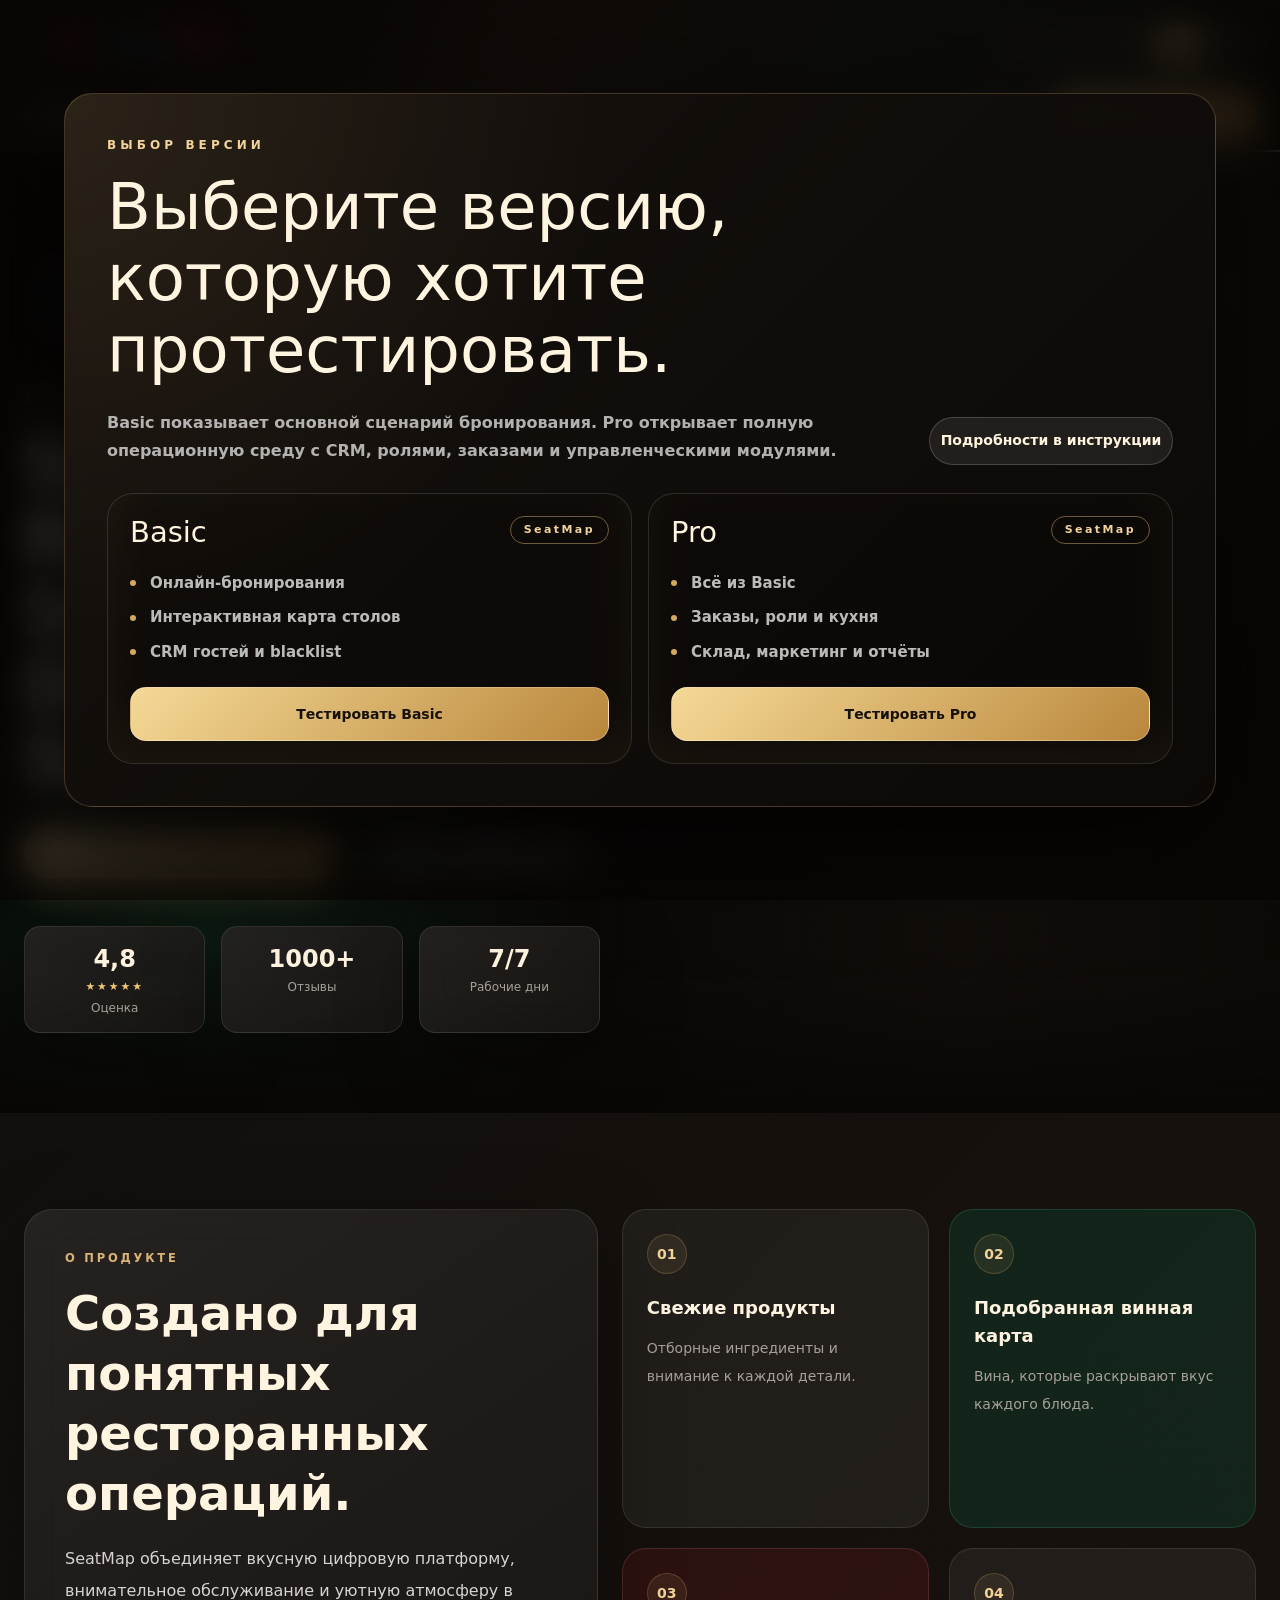
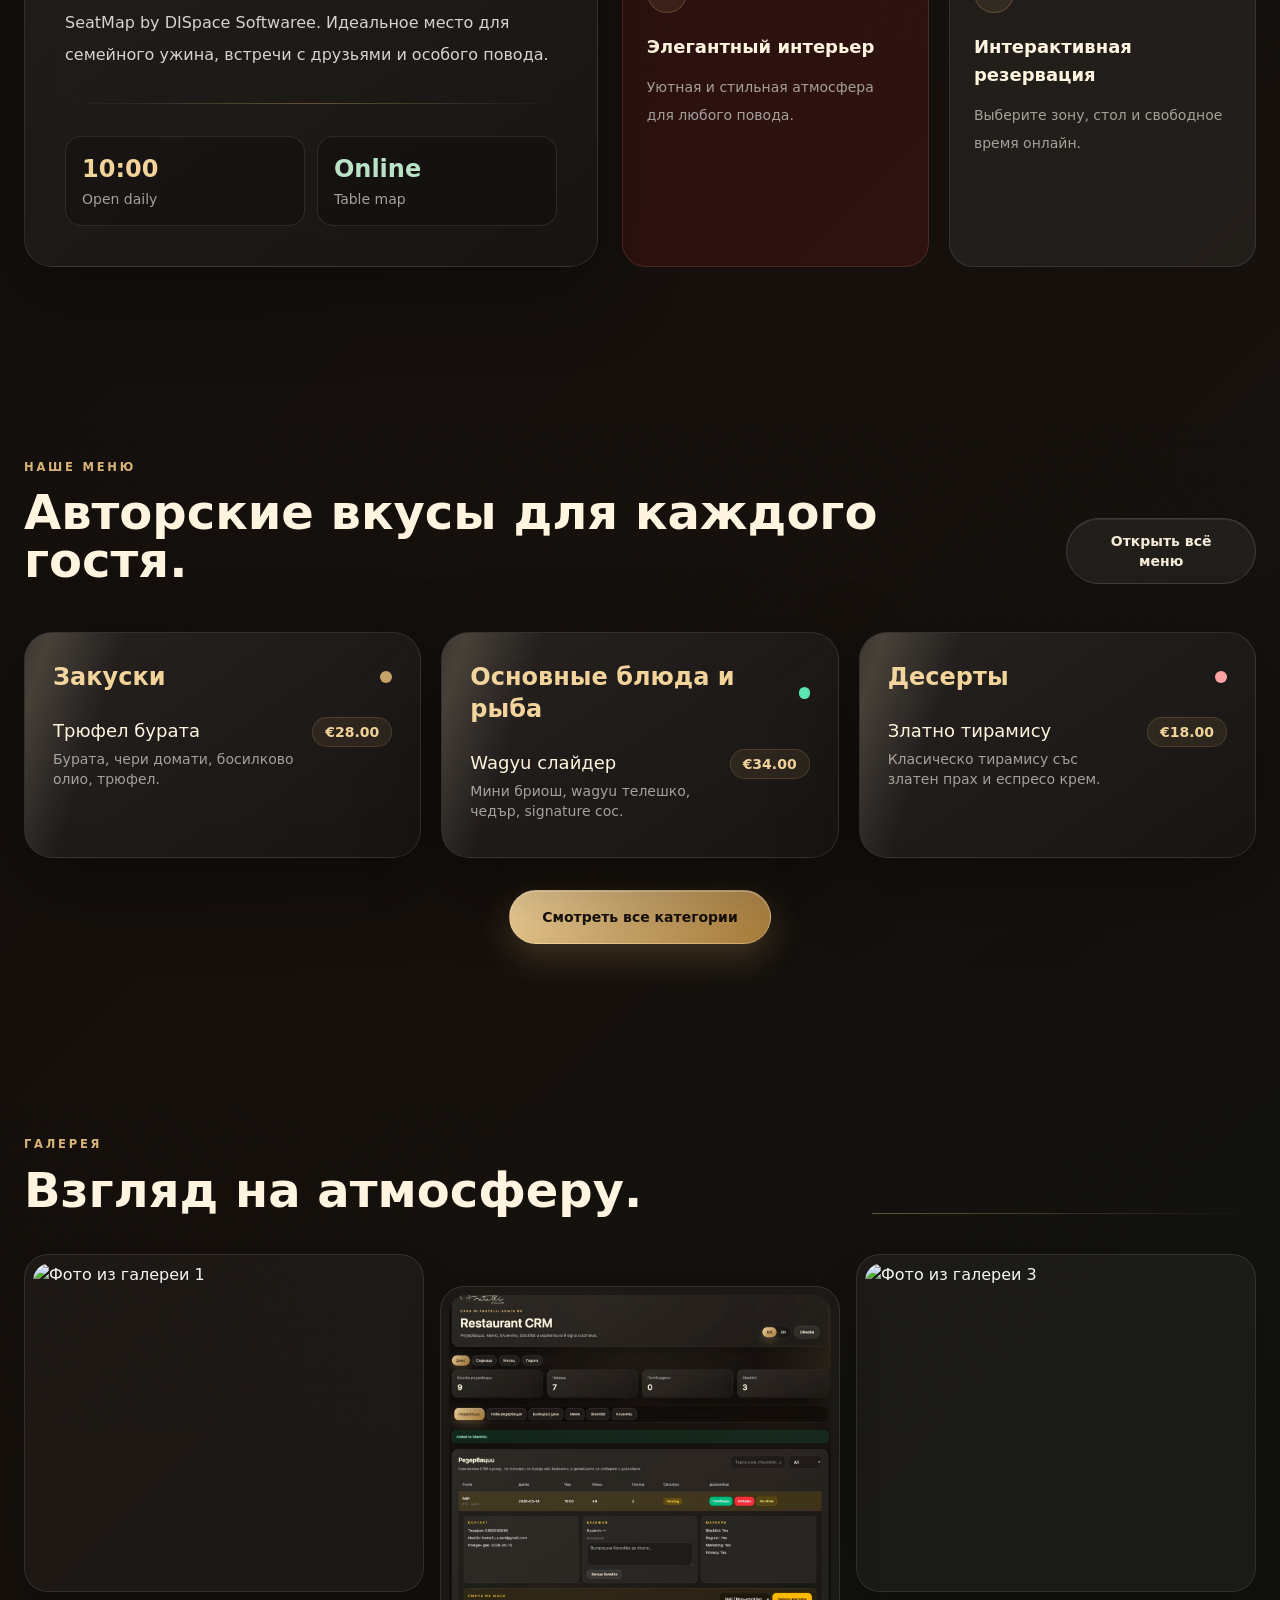
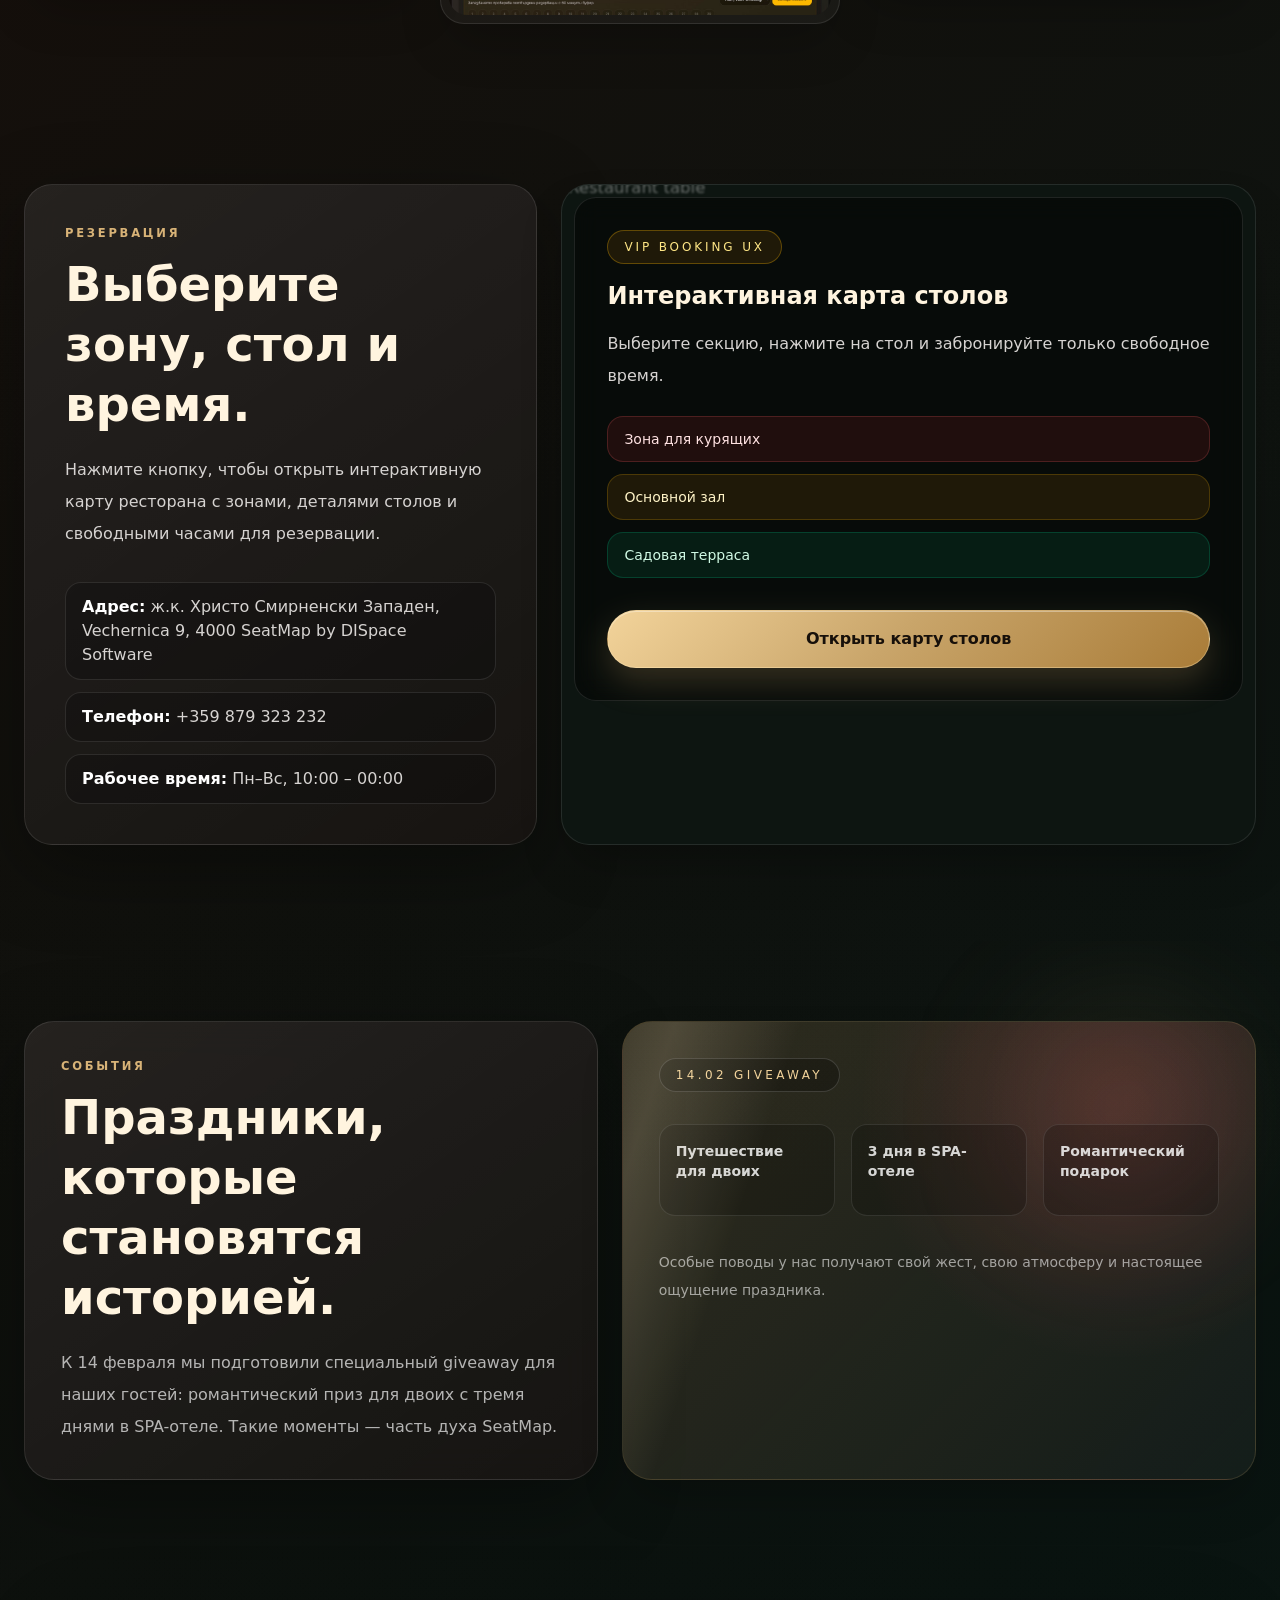
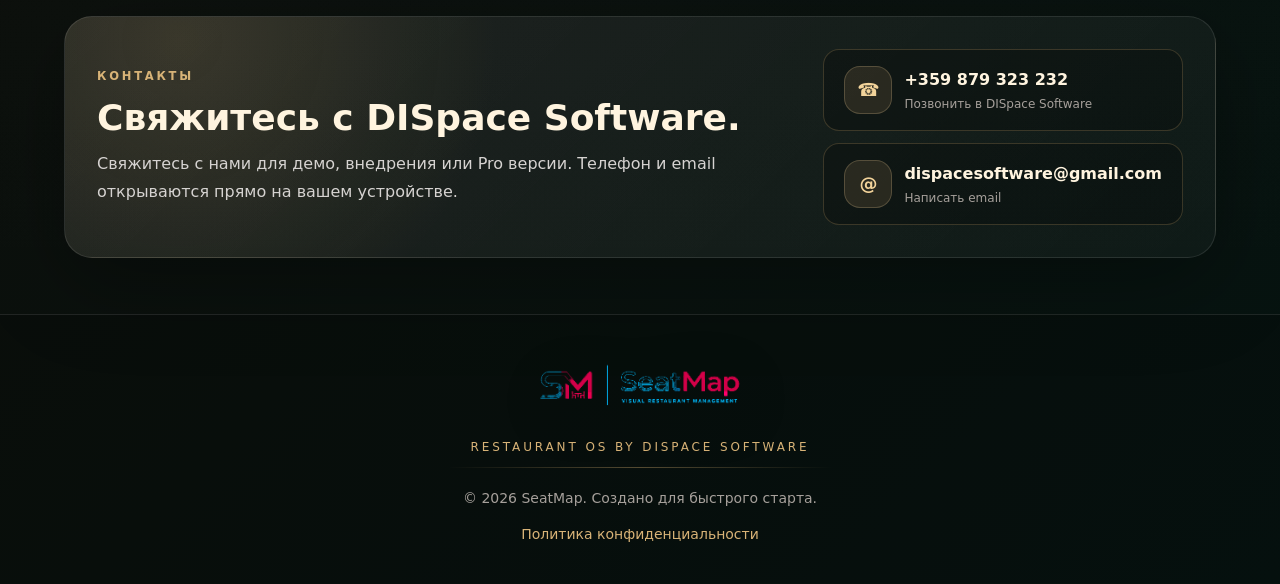
==== seatmap-app/index.html @ 84bd3755 "Restore reservation admin prompt" ====
<!doctype html>
<html lang="bg">
  <head>
    <meta charset="UTF-8" />
    <script>
      (function () {
        var base = document.createElement("base");
        var isSeatMapPath = window.location.pathname.indexOf("/seatmap-app/") === 0;
        base.href = isSeatMapPath
          ? new URL("/seatmap-app/", window.location.origin).href
          : new URL("/seatmap-app/", window.location.origin).href;
        document.head.prepend(base);
        var params = new URLSearchParams(window.location.search);
        var urlLanguage = params.get("lang");
        var siteLanguage = window.localStorage.getItem("dispace-language");
        var currentLanguage = window.localStorage.getItem("restaurant-lang");
        var nextLanguage = ["ru", "en", "bg"].indexOf(urlLanguage) !== -1
          ? urlLanguage
          : ["ru", "en", "bg"].indexOf(siteLanguage) !== -1
            ? siteLanguage
            : currentLanguage || "ru";
        window.localStorage.setItem("restaurant-lang", nextLanguage);
      })();
    </script>
    <link rel="icon" type="image/png" sizes="48x48" href="./favicon-48x48.png" />
    <link rel="icon" type="image/png" sizes="96x96" href="./favicon-96x96.png" />
    <link rel="apple-touch-icon" sizes="180x180" href="./apple-touch-icon.png" />
    <link rel="manifest" href="./site.webmanifest" />
    <script>
      if (window.location.pathname === "/admin" || window.location.pathname === "/seatmap-app/admin") {
        document.querySelector('link[rel="manifest"]')?.setAttribute("href", "./admin.webmanifest");
        const robotsMeta = document.querySelector('meta[name="robots"]') || document.createElement("meta");
        robotsMeta.setAttribute("name", "robots");
        robotsMeta.setAttribute("content", "noindex, nofollow, noarchive");
        if (!robotsMeta.parentElement) {
          document.head.appendChild(robotsMeta);
        }
      }
    </script>
    <style>
      body.seatmap-version-lock {
        overflow: hidden;
      }

      .seatmap-entry-modal {
        position: fixed;
        inset: 0;
        z-index: 2147483647;
        display: none;
        align-items: center;
        justify-content: center;
        padding: clamp(14px, 2.5vw, 28px);
        background: rgba(8, 6, 4, 0.78);
        backdrop-filter: blur(18px);
      }

      .seatmap-entry-modal.is-open {
        display: flex;
      }

      .seatmap-entry-panel {
        width: min(1152px, 100%);
        max-height: min(92svh, 760px);
        overflow: auto;
        border: 1px solid rgba(201, 165, 106, 0.28);
        border-radius: 28px;
        background:
          radial-gradient(circle at top left, rgba(201, 165, 106, 0.12), transparent 34rem),
          linear-gradient(135deg, rgba(22, 17, 13, 0.98), rgba(12, 9, 7, 0.98));
        box-shadow: 0 34px 120px rgba(0, 0, 0, 0.58);
        color: #fff4df;
        font-family: Inter, ui-sans-serif, system-ui, -apple-system, BlinkMacSystemFont, "Segoe UI", sans-serif;
      }

      .seatmap-entry-inner {
        padding: clamp(24px, 4.2vw, 42px);
      }

      .seatmap-entry-head {
        display: grid;
        grid-template-columns: minmax(0, 1fr) auto;
        gap: 22px;
        align-items: end;
      }

      .seatmap-entry-kicker {
        margin: 0 0 18px;
        color: #f2d39a;
        font-size: 12px;
        font-weight: 800;
        letter-spacing: 0.34em;
        text-transform: uppercase;
      }

      .seatmap-entry-title {
        max-width: 840px;
        margin: 0;
        font-size: clamp(36px, 5.2vw, 64px);
        line-height: 1.12;
        letter-spacing: 0;
      }

      .seatmap-entry-copy {
        max-width: 830px;
        margin: 22px 0 0;
        color: rgba(255, 255, 255, 0.68);
        font-size: 16px;
        font-weight: 650;
        line-height: 1.75;
      }

      .seatmap-entry-guide {
        display: inline-flex;
        align-items: center;
        justify-content: center;
        min-width: 244px;
        min-height: 48px;
        border: 1px solid rgba(255, 255, 255, 0.18);
        border-radius: 999px;
        background: rgba(255, 255, 255, 0.08);
        color: #fff4df;
        font-size: 14px;
        font-weight: 800;
        text-decoration: none;
        transition: border-color 180ms ease, background 180ms ease, transform 180ms ease;
      }

      .seatmap-entry-guide:hover {
        border-color: rgba(242, 211, 154, 0.54);
        background: rgba(201, 165, 106, 0.16);
        transform: translateY(-1px);
      }

      .seatmap-entry-grid {
        display: grid;
        grid-template-columns: repeat(2, minmax(0, 1fr));
        gap: 16px;
        margin-top: 28px;
      }

      .seatmap-entry-card {
        display: flex;
        min-height: 258px;
        flex-direction: column;
        border: 1px solid rgba(255, 255, 255, 0.14);
        border-radius: 26px;
        background: rgba(0, 0, 0, 0.18);
        padding: 22px;
        box-shadow: inset 0 -22px 48px rgba(201, 165, 106, 0.07);
      }

      .seatmap-entry-card-top {
        display: flex;
        align-items: flex-start;
        justify-content: space-between;
        gap: 16px;
      }

      .seatmap-entry-card h2 {
        margin: 0;
        color: #fff4df;
        font-size: 29px;
        line-height: 1.12;
      }

      .seatmap-entry-pill {
        flex: 0 0 auto;
        border: 1px solid rgba(201, 165, 106, 0.52);
        border-radius: 999px;
        padding: 5px 13px;
        color: #f2d39a;
        font-size: 11px;
        font-weight: 900;
        letter-spacing: 0.22em;
      }

      .seatmap-entry-list {
        display: grid;
        gap: 12px;
        margin: 24px 0 24px;
        padding: 0;
        color: rgba(255, 255, 255, 0.72);
        font-size: 15px;
        font-weight: 650;
        list-style: none;
      }

      .seatmap-entry-list li {
        display: grid;
        grid-template-columns: 8px minmax(0, 1fr);
        gap: 12px;
        align-items: center;
      }

      .seatmap-entry-list li::before {
        content: "";
        width: 6px;
        height: 6px;
        border-radius: 999px;
        background: #d2a95f;
      }

      .seatmap-entry-action {
        margin-top: auto;
        min-height: 54px;
        width: 100%;
        border: 1px solid rgba(255, 244, 223, 0.32);
        border-radius: 16px;
        background: linear-gradient(135deg, #f5d996, #b9873c);
        color: #18110a;
        font-size: 14px;
        font-weight: 900;
        cursor: pointer;
        transition: filter 180ms ease, transform 180ms ease;
      }

      .seatmap-entry-action:hover {
        filter: brightness(1.04);
        transform: translateY(-1px);
      }

      .seatmap-reservation-modal {
        position: fixed;
        inset: 0;
        z-index: 2147483646;
        display: none;
        align-items: center;
        justify-content: center;
        padding: clamp(16px, 3vw, 28px);
        background: rgba(8, 6, 4, 0.74);
        backdrop-filter: blur(18px);
      }

      .seatmap-reservation-modal.is-open {
        display: flex;
      }

      .seatmap-reservation-panel {
        width: min(620px, 100%);
        border: 1px solid rgba(242, 211, 154, 0.28);
        border-radius: 28px;
        background:
          radial-gradient(circle at top left, rgba(242, 211, 154, 0.16), transparent 24rem),
          linear-gradient(145deg, rgba(23, 18, 14, 0.98), rgba(10, 8, 6, 0.98));
        box-shadow: 0 34px 110px rgba(0, 0, 0, 0.58);
        color: #fff4df;
        font-family: Inter, ui-sans-serif, system-ui, -apple-system, BlinkMacSystemFont, "Segoe UI", sans-serif;
        padding: clamp(24px, 4vw, 36px);
      }

      .seatmap-reservation-kicker {
        margin: 0 0 16px;
        color: #f2d39a;
        font-size: 12px;
        font-weight: 900;
        letter-spacing: 0.28em;
        text-transform: uppercase;
      }

      .seatmap-reservation-title {
        margin: 0;
        color: #fff4df;
        font-size: clamp(30px, 5vw, 44px);
        line-height: 1.12;
        letter-spacing: 0;
      }

      .seatmap-reservation-copy {
        margin: 18px 0 0;
        color: rgba(255, 255, 255, 0.7);
        font-size: 15px;
        font-weight: 650;
        line-height: 1.7;
      }

      .seatmap-reservation-summary {
        display: grid;
        gap: 10px;
        margin: 22px 0 0;
        padding: 16px;
        border: 1px solid rgba(255, 255, 255, 0.1);
        border-radius: 18px;
        background: rgba(255, 255, 255, 0.055);
        color: rgba(255, 255, 255, 0.76);
        font-size: 14px;
        font-weight: 700;
      }

      .seatmap-reservation-actions {
        display: grid;
        grid-template-columns: minmax(0, 1fr) auto;
        gap: 12px;
        margin-top: 26px;
      }

      .seatmap-reservation-primary,
      .seatmap-reservation-secondary {
        min-height: 52px;
        border-radius: 16px;
        padding: 0 18px;
        font-size: 14px;
        font-weight: 900;
        cursor: pointer;
      }

      .seatmap-reservation-primary {
        border: 1px solid rgba(255, 244, 223, 0.34);
        background: linear-gradient(135deg, #f5d996, #b9873c);
        color: #18110a;
      }

      .seatmap-reservation-secondary {
        border: 1px solid rgba(255, 255, 255, 0.15);
        background: rgba(255, 255, 255, 0.07);
        color: #fff4df;
      }

      @media (max-width: 620px) {
        .seatmap-reservation-actions {
          grid-template-columns: 1fr;
        }
      }

      @media (max-width: 820px) {
        .seatmap-entry-panel {
          max-height: 94svh;
          border-radius: 22px;
        }

        .seatmap-entry-head,
        .seatmap-entry-grid {
          grid-template-columns: 1fr;
        }

        .seatmap-entry-guide {
          width: 100%;
        }

        .seatmap-entry-card {
          min-height: auto;
        }
      }
    </style>
    <meta name="viewport" content="width=device-width, initial-scale=1.0" />
    <meta name="theme-color" content="#15110e" />
    <meta name="color-scheme" content="dark light" />
    <meta
      name="description"
      content="SeatMap Restaurant OS demo by DISpace Software: reservations, table map, guest CRM, digital menu, orders, analytics and Basic/Pro product testing."
    />
    <meta
      name="keywords"
      content="SeatMap, Restaurant OS, hospitality CRM, reservation map, digital menu, restaurant SaaS, DISpace Software, Basic Pro demo"
    />
    <meta name="robots" content="index, follow, max-image-preview:large" />
    <meta name="author" content="SeatMap" />
    <link rel="canonical" href="https://dispacesoft.com/seatmap-app/" />
    <link rel="alternate" href="https://dispacesoft.com/seatmap-app/" hreflang="bg-BG" />
    <link rel="alternate" href="https://dispacesoft.com/seatmap-app/" hreflang="en" />
    <link rel="alternate" href="https://dispacesoft.com/seatmap-app/" hreflang="x-default" />

    <meta property="og:type" content="website" />
    <meta property="og:locale" content="bg_BG" />
    <meta property="og:site_name" content="SeatMap" />
    <meta property="og:title" content="SeatMap | Restaurant OS Demo" />
    <meta
      property="og:description"
      content="Interactive Restaurant OS demo with reservations, table map, CRM, digital menu, orders and Basic/Pro testing."
    />
    <meta property="og:url" content="https://dispacesoft.com/seatmap-app/" />
    <meta property="og:image" content="https://dispacesoft.com/assets/seatmap/seatmap-logo-showcase.jpg" />
    <meta property="og:image:alt" content="SeatMap Restaurant OS demo" />

    <meta name="twitter:card" content="summary_large_image" />
    <meta name="twitter:title" content="SeatMap | Restaurant OS Demo" />
    <meta
      name="twitter:description"
      content="Restaurant OS demo with reservations, table map, CRM, digital menu, orders and Basic/Pro testing."
    />
    <meta name="twitter:image" content="https://dispacesoft.com/assets/seatmap/seatmap-logo-showcase.jpg" />

    <title>SeatMap | Restaurant OS Demo by DISpace Software</title>
    <script type="application/ld+json">
      {
        "@context": "https://schema.org",
        "@type": "SoftwareApplication",
        "@id": "https://dispacesoft.com/seatmap-app/#seatmap",
        "name": "SeatMap",
        "applicationCategory": "BusinessApplication",
        "operatingSystem": "Web",
        "url": "https://dispacesoft.com/seatmap-app/",
        "logo": "https://dispacesoft.com/assets/seatmap/seatmap-logo-showcase.jpg",
        "telephone": "+359879323232",
        "email": "dispacesoftware@gmail.com",
        "openingHoursSpecification": [
          {
            "@type": "OpeningHoursSpecification",
            "dayOfWeek": [
              "Monday",
              "Tuesday",
              "Wednesday",
              "Thursday",
              "Friday",
              "Saturday",
              "Sunday"
            ],
            "opens": "10:00",
            "closes": "00:00"
          }
        ]
      }
    </script>
    <script src="./mock-api.js"></script>
    <script type="module" crossorigin src="./assets/index-Cm6CryFT.js"></script>
    <link rel="stylesheet" crossorigin href="./assets/index-BgTVhBP2.css">
  </head>
  <body>
    <div id="seatmapEntryModal" class="seatmap-entry-modal" role="dialog" aria-modal="true" aria-labelledby="seatmapEntryTitle">
      <div class="seatmap-entry-panel">
        <div class="seatmap-entry-inner">
          <div class="seatmap-entry-head">
            <div>
              <p class="seatmap-entry-kicker">Выбор версии</p>
              <h1 id="seatmapEntryTitle" class="seatmap-entry-title">Выберите версию, которую хотите протестировать.</h1>
              <p class="seatmap-entry-copy">
                Basic показывает основной сценарий бронирования. Pro открывает полную операционную среду с CRM,
                ролями, заказами и управленческими модулями.
              </p>
            </div>
            <a class="seatmap-entry-guide" href="./seatmap-guide.html" target="_blank" rel="noreferrer">Подробности в инструкции</a>
          </div>
          <div class="seatmap-entry-grid">
            <article class="seatmap-entry-card">
              <div class="seatmap-entry-card-top">
                <h2>Basic</h2>
                <span class="seatmap-entry-pill">SeatMap</span>
              </div>
              <ul class="seatmap-entry-list">
                <li>Онлайн-бронирования</li>
                <li>Интерактивная карта столов</li>
                <li>CRM гостей и blacklist</li>
              </ul>
              <button class="seatmap-entry-action" type="button" data-seatmap-version="basic">Тестировать Basic</button>
            </article>
            <article class="seatmap-entry-card">
              <div class="seatmap-entry-card-top">
                <h2>Pro</h2>
                <span class="seatmap-entry-pill">SeatMap</span>
              </div>
              <ul class="seatmap-entry-list">
                <li>Всё из Basic</li>
                <li>Заказы, роли и кухня</li>
                <li>Склад, маркетинг и отчёты</li>
              </ul>
              <button class="seatmap-entry-action" type="button" data-seatmap-version="pro">Тестировать Pro</button>
            </article>
          </div>
        </div>
      </div>
    </div>
    <div
      id="seatmapReservationAdminModal"
      class="seatmap-reservation-modal"
      role="dialog"
      aria-modal="true"
      aria-labelledby="seatmapReservationTitle"
    >
      <div class="seatmap-reservation-panel">
        <p id="seatmapReservationKicker" class="seatmap-reservation-kicker">Резервация создана</p>
        <h2 id="seatmapReservationTitle" class="seatmap-reservation-title">Откройте админ-панель, чтобы увидеть бронь.</h2>
        <p id="seatmapReservationCopy" class="seatmap-reservation-copy">
          Бронь сохранена только в этом браузере. В админке можно проверить, как она появляется у команды ресторана.
        </p>
        <div id="seatmapReservationSummary" class="seatmap-reservation-summary" hidden></div>
        <div class="seatmap-reservation-actions">
          <button id="seatmapOpenAdminPanel" class="seatmap-reservation-primary" type="button">Открыть админ-панель</button>
          <button id="seatmapStayOnDemo" class="seatmap-reservation-secondary" type="button">Остаться здесь</button>
        </div>
      </div>
    </div>
    <div id="root"></div>
    <script>
      (function () {
        var modal = document.getElementById("seatmapEntryModal");
        if (!modal) return;

        function removeInlineVersionSelector() {
          var labels = ["Выбор версии", "Choose version", "Избор на версия"];
          document.querySelectorAll(".section-kicker").forEach(function (node) {
            if (labels.indexOf((node.textContent || "").trim()) === -1) return;
            var section = node.closest("section");
            if (section) section.remove();
          });
        }

        var root = document.getElementById("root");
        if (root) {
          var observer = new MutationObserver(removeInlineVersionSelector);
          observer.observe(root, { childList: true, subtree: true });
          removeInlineVersionSelector();
          window.setTimeout(removeInlineVersionSelector, 600);
        }

        var path = window.location.pathname;
        var shouldShow =
          path === "/seatmap-app/" ||
          path === "/seatmap-app" ||
          path === "/seatmap-app/index.html" ||
          path === "/" ||
          path === "/index.html";
        if (!shouldShow || window.sessionStorage.getItem("seatmap-entry-complete") === "true") return;

        function setDemoAdminSession() {
          try {
            window.sessionStorage.setItem("admin-token", "seatmap-demo-token");
            window.sessionStorage.setItem(
              "admin-user",
              JSON.stringify({ id: 1, name: "Demo Admin", email: "admin@seatmap.local", role: "Owner" })
            );
          } catch {}
        }

        function closeModal(targetPath, version) {
          window.sessionStorage.setItem("seatmap-entry-complete", "true");
          window.sessionStorage.setItem("seatmap-admin-mode", version);
          window.localStorage.setItem("seatmap-demo-version", version);
          if (version === "pro") setDemoAdminSession();
          modal.classList.remove("is-open");
          document.body.classList.remove("seatmap-version-lock");
          window.location.href = targetPath;
        }

        document.body.classList.add("seatmap-version-lock");
        modal.classList.add("is-open");
        modal.querySelector('[data-seatmap-version="basic"]')?.addEventListener("click", function () {
          closeModal("./reservation/", "basic");
        });
        modal.querySelector('[data-seatmap-version="pro"]')?.addEventListener("click", function () {
          closeModal("./admin/", "pro");
        });
      })();
    </script>
    <script>
      (function () {
        var modal = document.getElementById("seatmapReservationAdminModal");
        var openButton = document.getElementById("seatmapOpenAdminPanel");
        var closeButton = document.getElementById("seatmapStayOnDemo");
        var title = document.getElementById("seatmapReservationTitle");
        var copy = document.getElementById("seatmapReservationCopy");
        var kicker = document.getElementById("seatmapReservationKicker");
        var summary = document.getElementById("seatmapReservationSummary");
        if (!modal || !openButton || !closeButton) return;

        var messages = {
          ru: {
            kicker: "Резервация создана",
            basicTitle: "Откройте админ-панель, чтобы увидеть бронь.",
            proTitle: "Откройте Pro админ-панель.",
            basicCopy: "Бронь сохранена только в этом браузере. В админке можно проверить, как она появляется у команды ресторана.",
            proCopy: "Бронь сохранена только в этом браузере. Pro режим откроет полную среду с заказами, ролями, CRM и управленческими модулями.",
            openBasic: "Открыть админ-панель",
            openPro: "Открыть Pro админ-панель",
            stay: "Остаться здесь",
          },
          en: {
            kicker: "Reservation created",
            basicTitle: "Open the admin panel to see the booking.",
            proTitle: "Open the Pro admin panel.",
            basicCopy: "The booking is saved only in this browser. The admin panel shows how it appears for the restaurant team.",
            proCopy: "The booking is saved only in this browser. Pro mode opens the full workspace with orders, roles, CRM and management modules.",
            openBasic: "Open admin panel",
            openPro: "Open Pro admin panel",
            stay: "Stay here",
          },
          bg: {
            kicker: "Резервацията е създадена",
            basicTitle: "Отворете админ панела, за да видите резервацията.",
            proTitle: "Отворете Pro админ панела.",
            basicCopy: "Резервацията е записана само в този браузър. В админ панела може да проверите как се вижда от екипа.",
            proCopy: "Резервацията е записана само в този браузър. Pro режимът отваря пълна среда с поръчки, роли, CRM и управленски модули.",
            openBasic: "Отвори админ панел",
            openPro: "Отвори Pro админ панел",
            stay: "Остани тук",
          },
        };

        function currentLanguage() {
          var language = window.localStorage.getItem("restaurant-lang") || window.localStorage.getItem("dispace-language") || "ru";
          return messages[language] ? language : "ru";
        }

        function currentVersion() {
          return window.localStorage.getItem("seatmap-demo-version") === "pro" ? "pro" : "basic";
        }

        function setAdminSession() {
          try {
            window.sessionStorage.setItem("admin-token", "seatmap-demo-token");
            window.sessionStorage.setItem(
              "admin-user",
              JSON.stringify({ id: 1, name: "Demo Admin", email: "admin@seatmap.local", role: "Owner" })
            );
          } catch {}
        }

        function reservationLine(reservation) {
          if (!reservation) return "";
          var name = reservation.guestName || reservation.name || "";
          var date = reservation.reservedDate || reservation.date || "";
          var time = reservation.reservedTime || reservation.time || "";
          var guests = reservation.guestCount || reservation.guests || "";
          return [name, date && time ? date + " " + time : date || time, guests ? guests + " guests" : ""]
            .filter(Boolean)
            .join(" · ");
        }

        function openModal(event) {
          var reservation = event.detail && event.detail.reservation;
          var language = currentLanguage();
          var version = currentVersion();
          var text = messages[language];

          setAdminSession();
          kicker.textContent = text.kicker;
          title.textContent = version === "pro" ? text.proTitle : text.basicTitle;
          copy.textContent = version === "pro" ? text.proCopy : text.basicCopy;
          openButton.textContent = version === "pro" ? text.openPro : text.openBasic;
          closeButton.textContent = text.stay;

          var line = reservationLine(reservation);
          summary.hidden = !line;
          summary.textContent = line;

          modal.classList.add("is-open");
        }

        openButton.addEventListener("click", function () {
          var version = currentVersion();
          window.localStorage.setItem("seatmap-demo-version", version);
          window.sessionStorage.setItem("seatmap-entry-complete", "true");
          window.sessionStorage.setItem("seatmap-admin-mode", version);
          setAdminSession();
          window.location.href = version === "pro" ? "./admin/?version=pro" : "./admin/?version=basic";
        });

        closeButton.addEventListener("click", function () {
          modal.classList.remove("is-open");
        });

        window.addEventListener("seatmap:reservation-created", openModal);
      })();
    </script>
  </body>
</html>
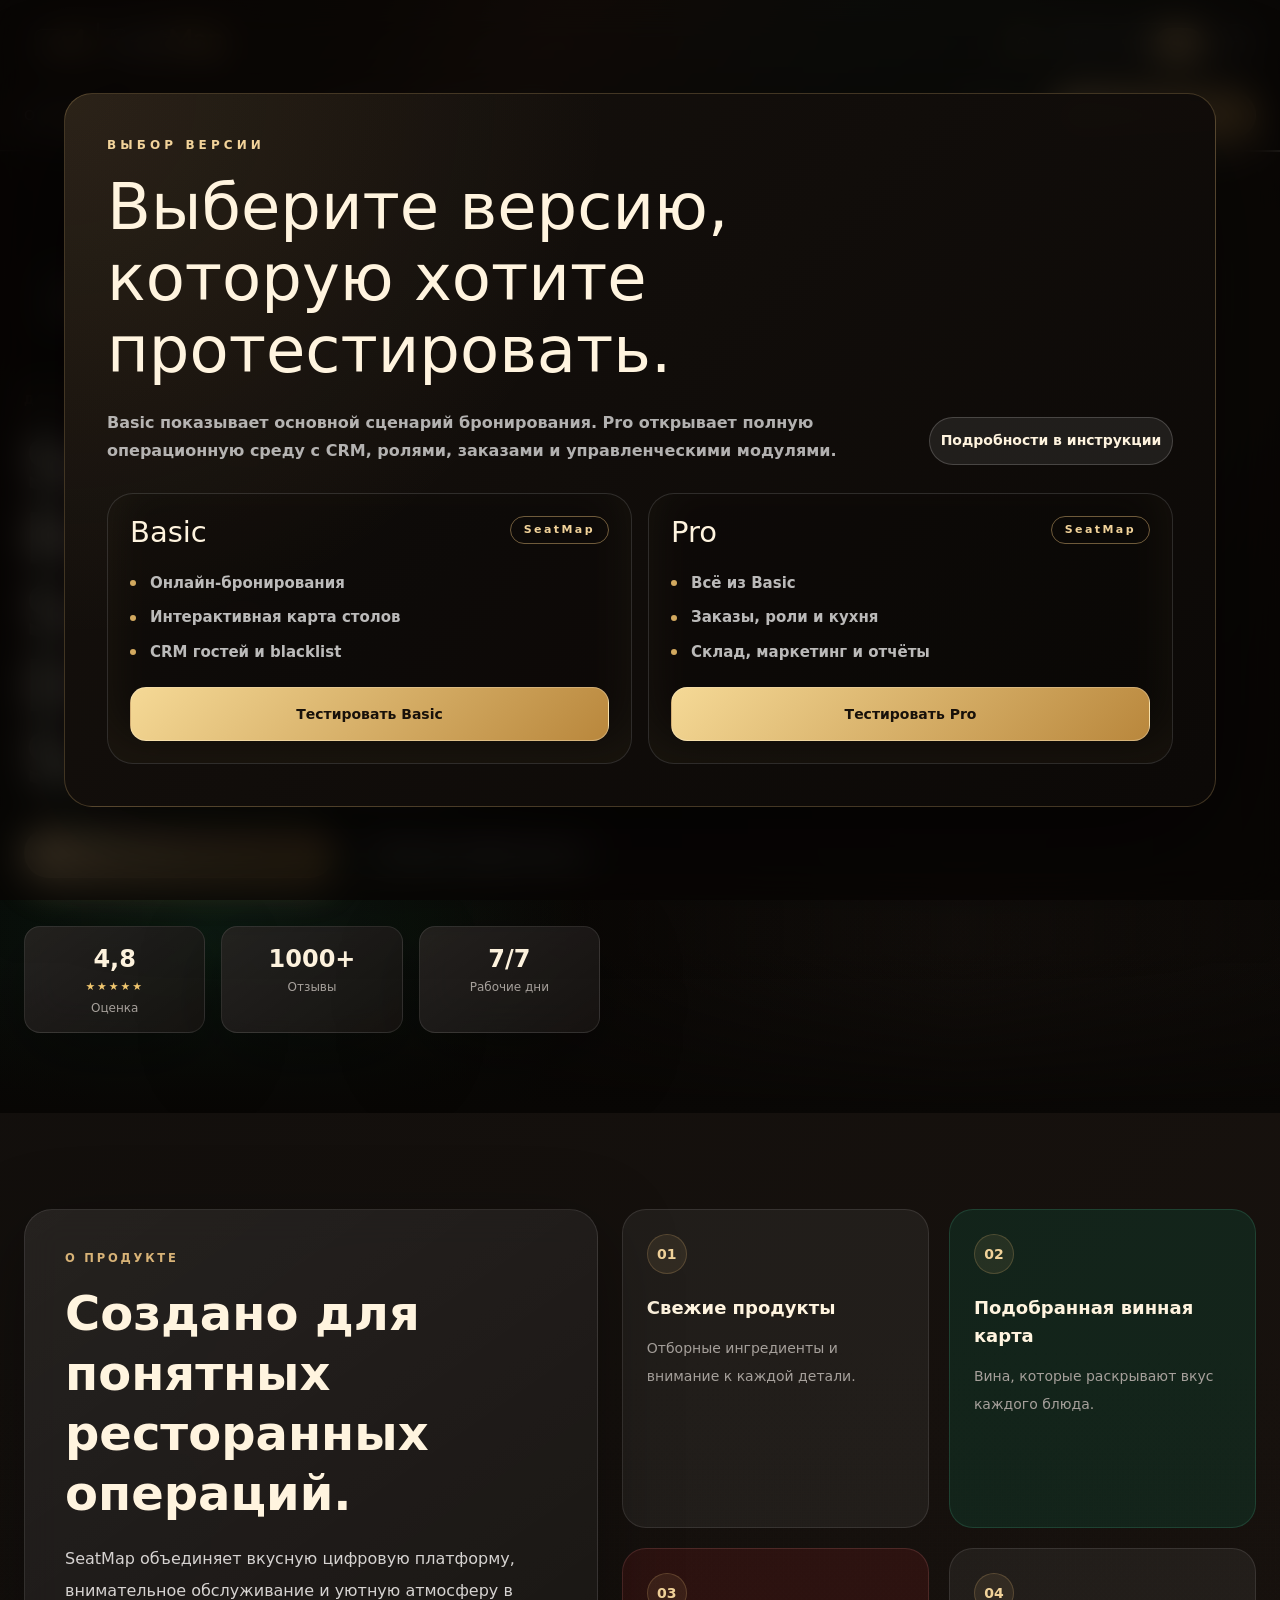
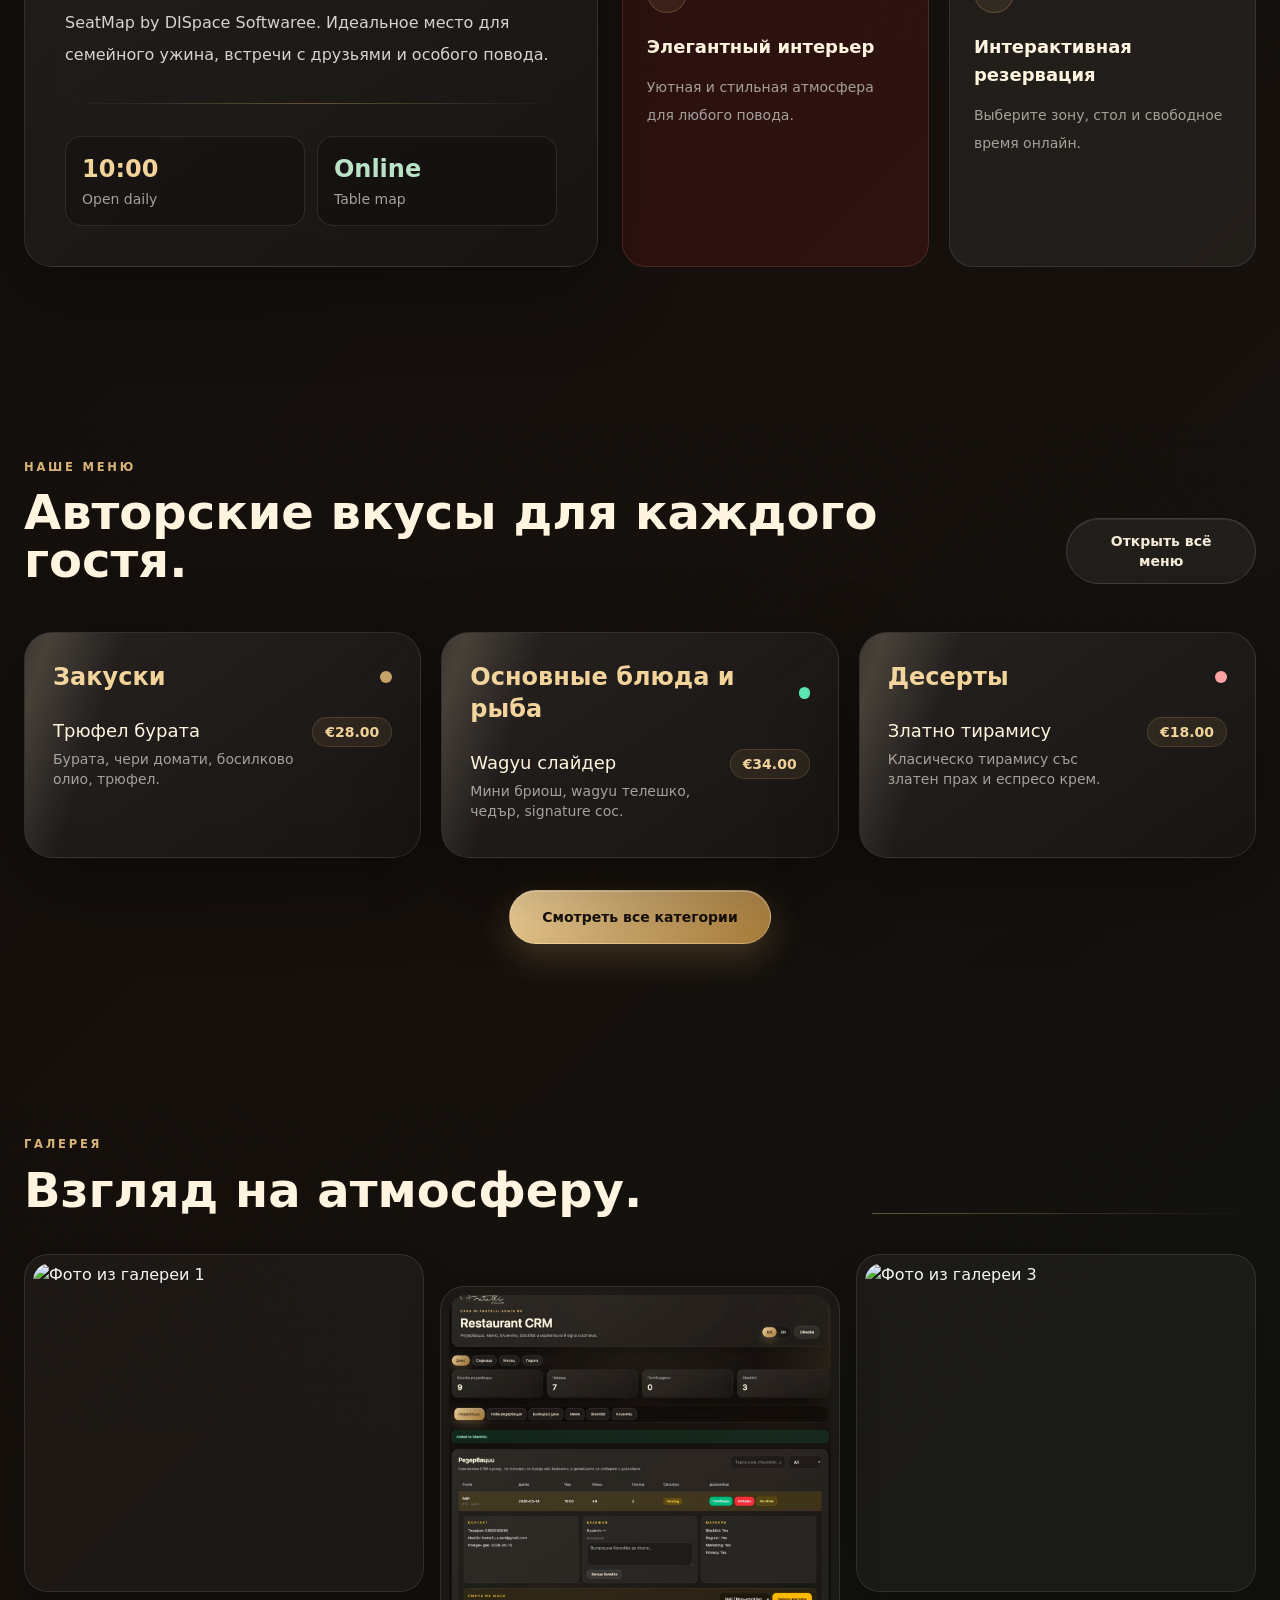
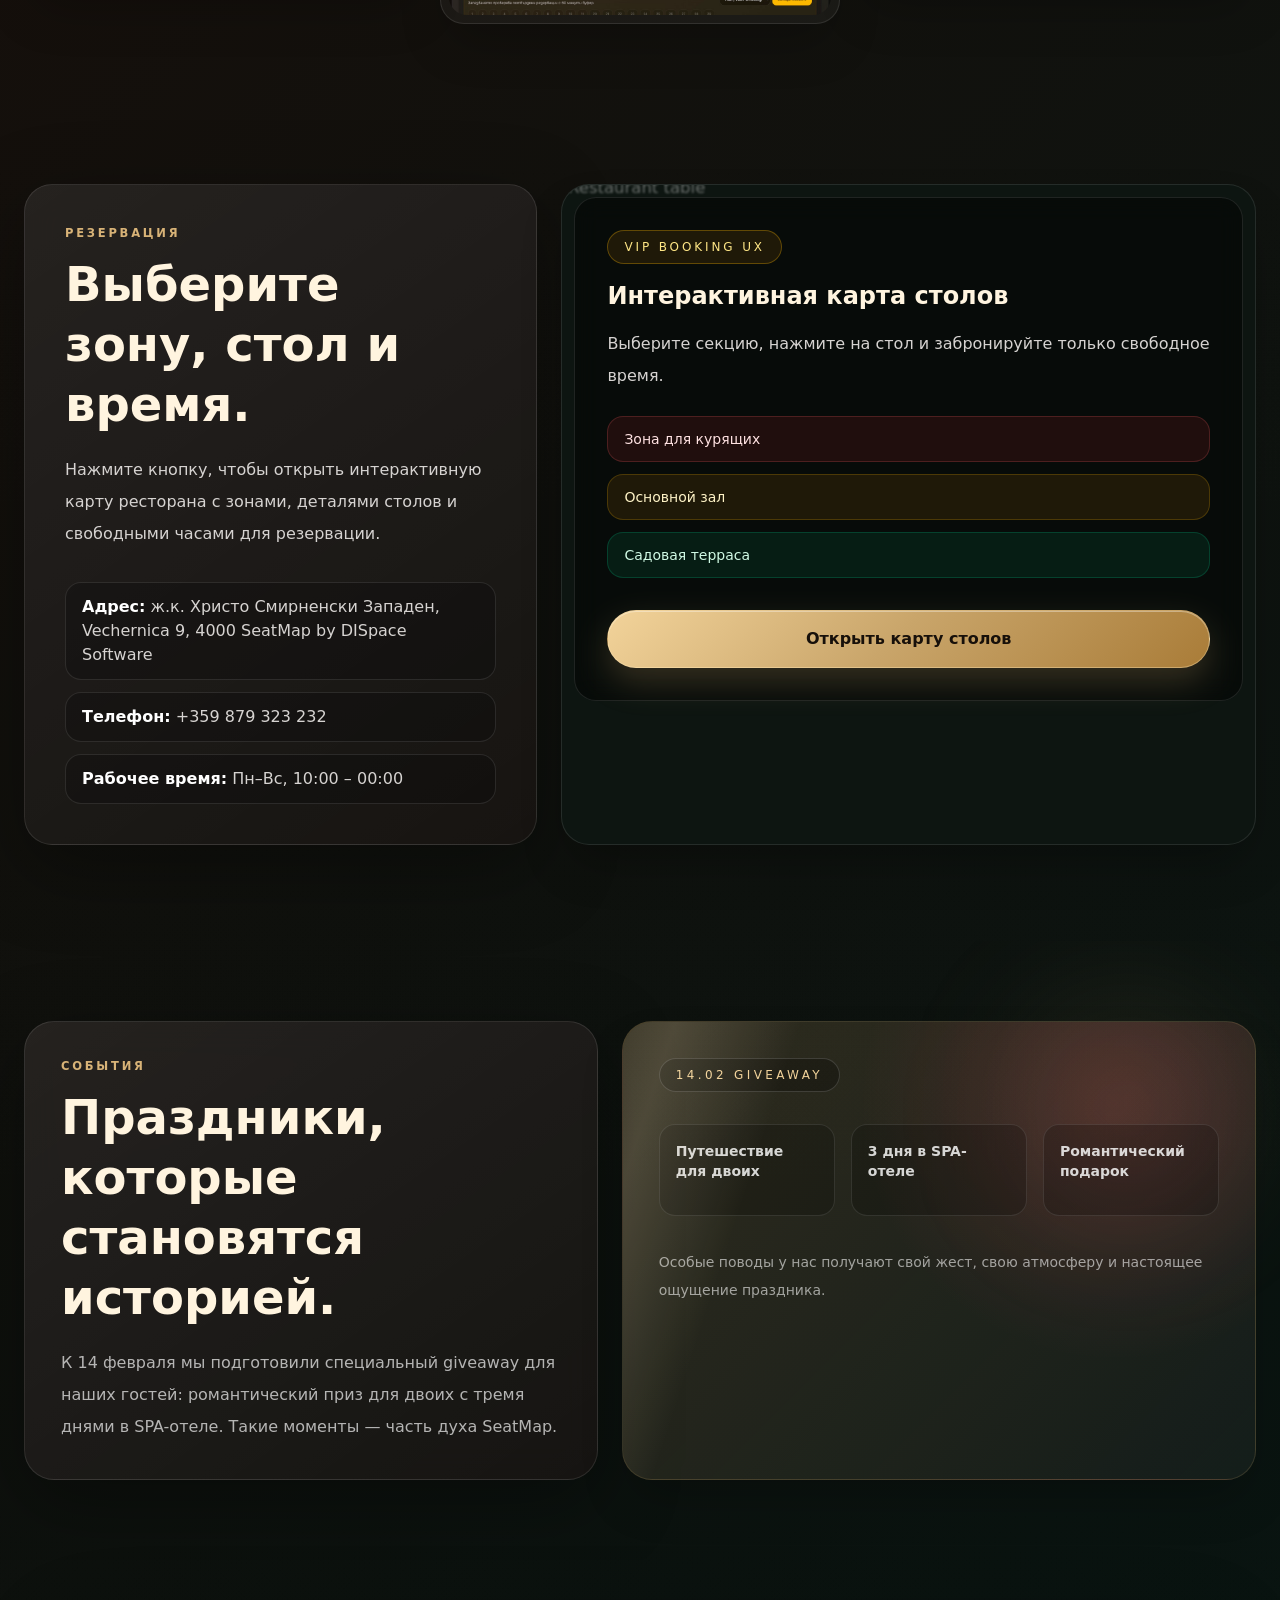
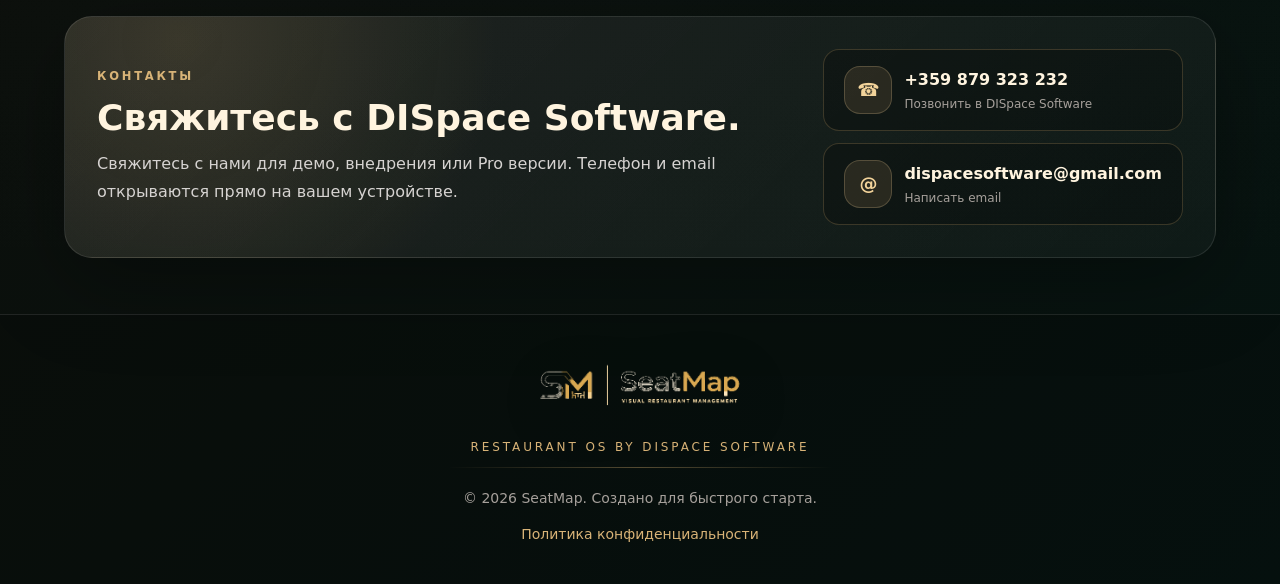
==== commit e59f4583: "Bust SeatMap logo cache" ====
--- a/seatmap-app/index.html
+++ b/seatmap-app/index.html
@@ -4,6 +4,19 @@
     <meta charset="UTF-8" />
     <script>
       (function () {
+        var knownRoutes = [
+          "/seatmap-app/admin",
+          "/seatmap-app/reservation",
+          "/seatmap-app/menu",
+          "/seatmap-app/privacy",
+          "/seatmap-app/reservation-confirm",
+          "/seatmap-app/feedback",
+        ];
+        var normalizedPath = window.location.pathname.replace(/\/+$/, "");
+        if (knownRoutes.indexOf(normalizedPath) !== -1 && normalizedPath !== window.location.pathname) {
+          window.history.replaceState({}, "", normalizedPath + window.location.search + window.location.hash);
+        }
+
         var base = document.createElement("base");
         var isSeatMapPath = window.location.pathname.indexOf("/seatmap-app/") === 0;
         base.href = isSeatMapPath
@@ -411,7 +424,7 @@
       }
     </script>
     <script src="./mock-api.js"></script>
-    <script type="module" crossorigin src="./assets/index-Cm6CryFT.js"></script>
+    <script type="module" crossorigin src="./assets/index-warm-logo-B1f5ba9.js"></script>
     <link rel="stylesheet" crossorigin href="./assets/index-BgTVhBP2.css">
   </head>
   <body>
@@ -533,10 +546,10 @@
         document.body.classList.add("seatmap-version-lock");
         modal.classList.add("is-open");
         modal.querySelector('[data-seatmap-version="basic"]')?.addEventListener("click", function () {
-          closeModal("./reservation/", "basic");
+          closeModal("/seatmap-app/reservation", "basic");
         });
         modal.querySelector('[data-seatmap-version="pro"]')?.addEventListener("click", function () {
-          closeModal("./admin/", "pro");
+          closeModal("/seatmap-app/admin?version=pro", "pro");
         });
       })();
     </script>
@@ -640,7 +653,7 @@
           window.sessionStorage.setItem("seatmap-entry-complete", "true");
           window.sessionStorage.setItem("seatmap-admin-mode", version);
           setAdminSession();
-          window.location.href = version === "pro" ? "./admin/?version=pro" : "./admin/?version=basic";
+          window.location.href = version === "pro" ? "/seatmap-app/admin?version=pro" : "/seatmap-app/admin?version=basic";
         });
 
         closeButton.addEventListener("click", function () {
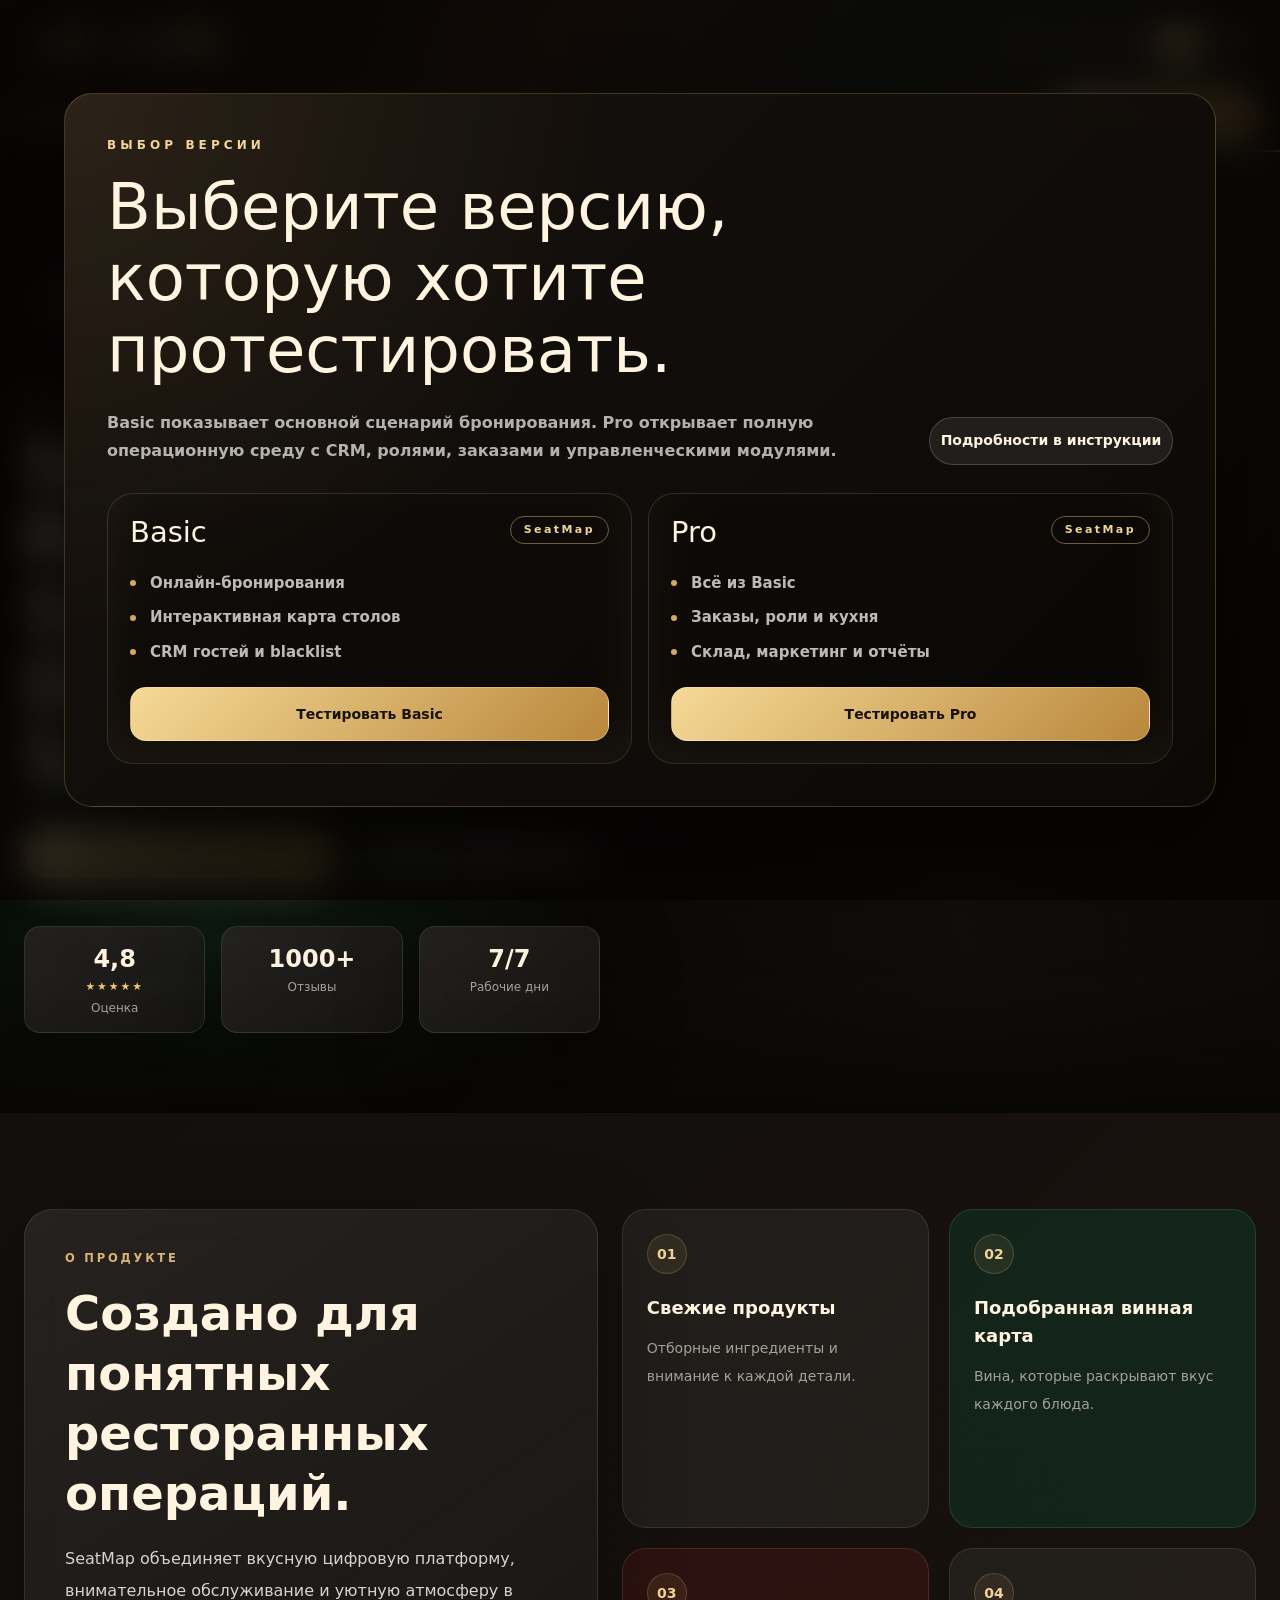
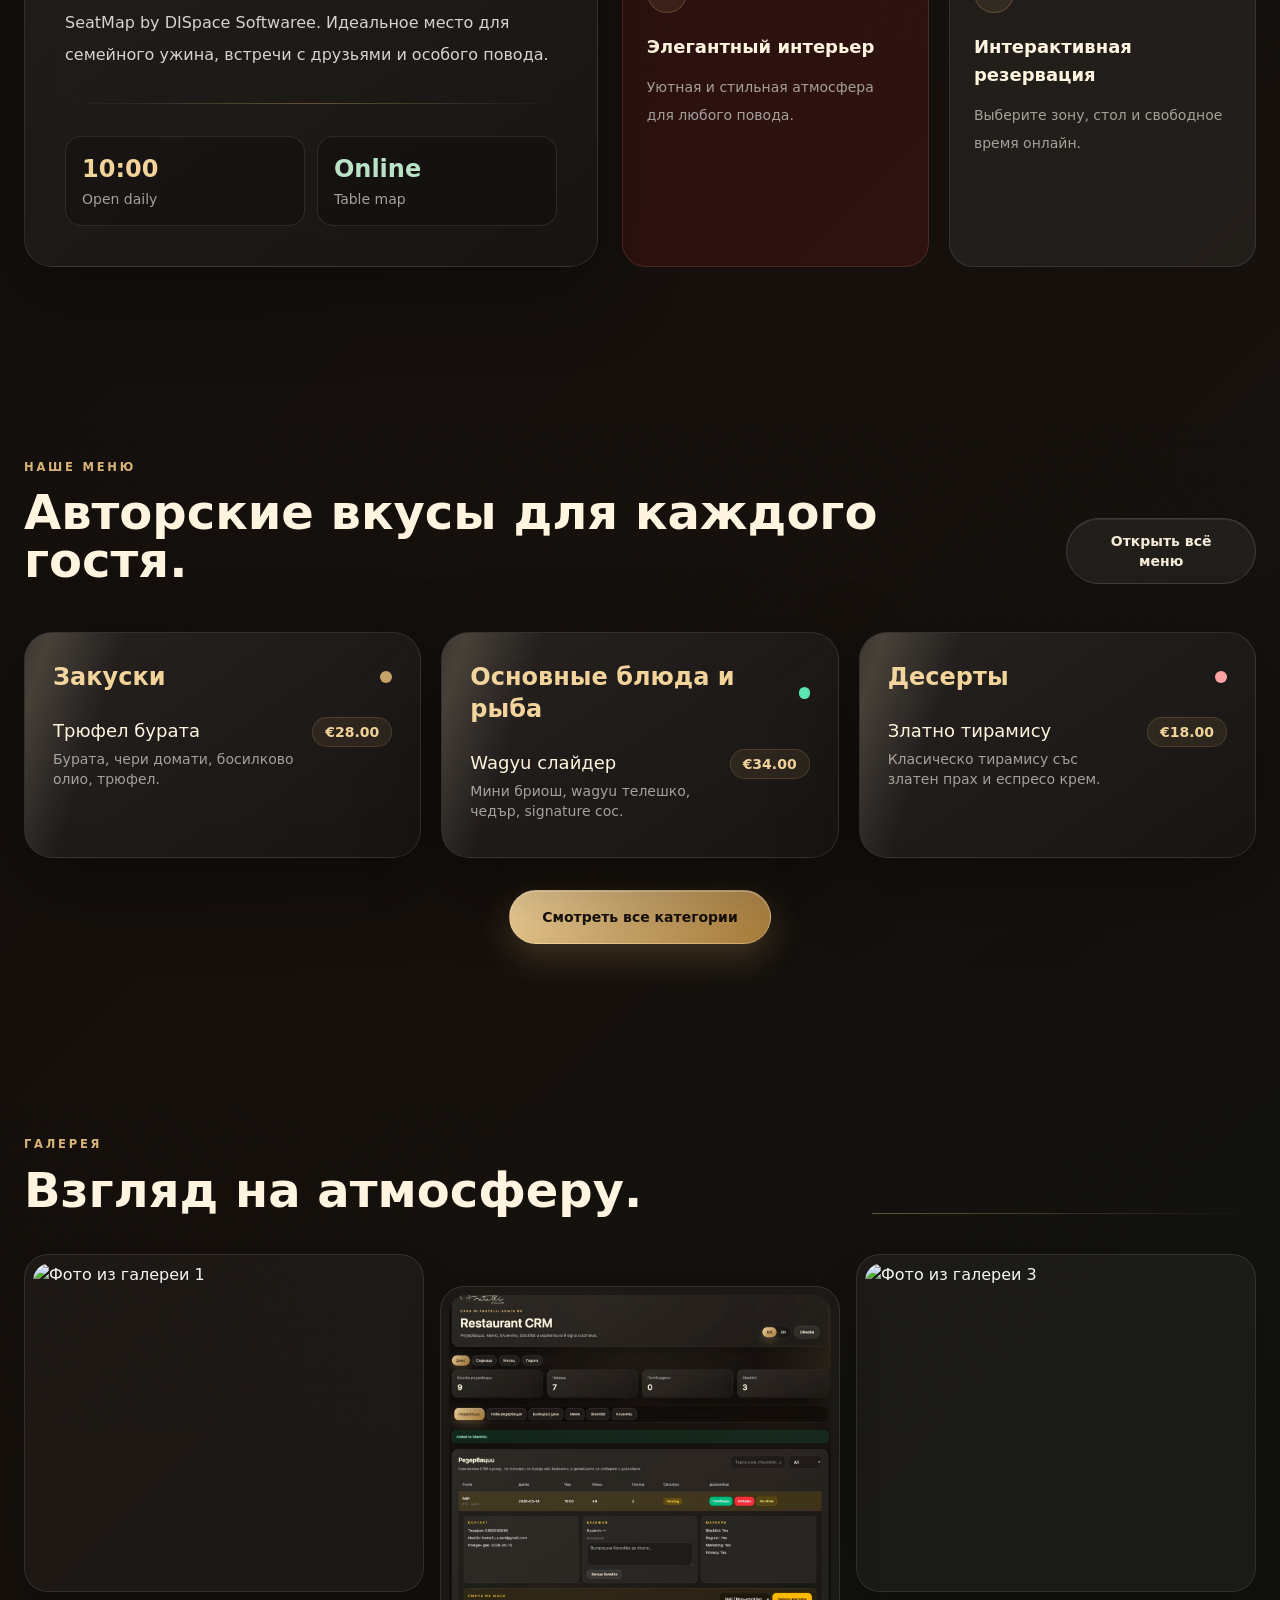
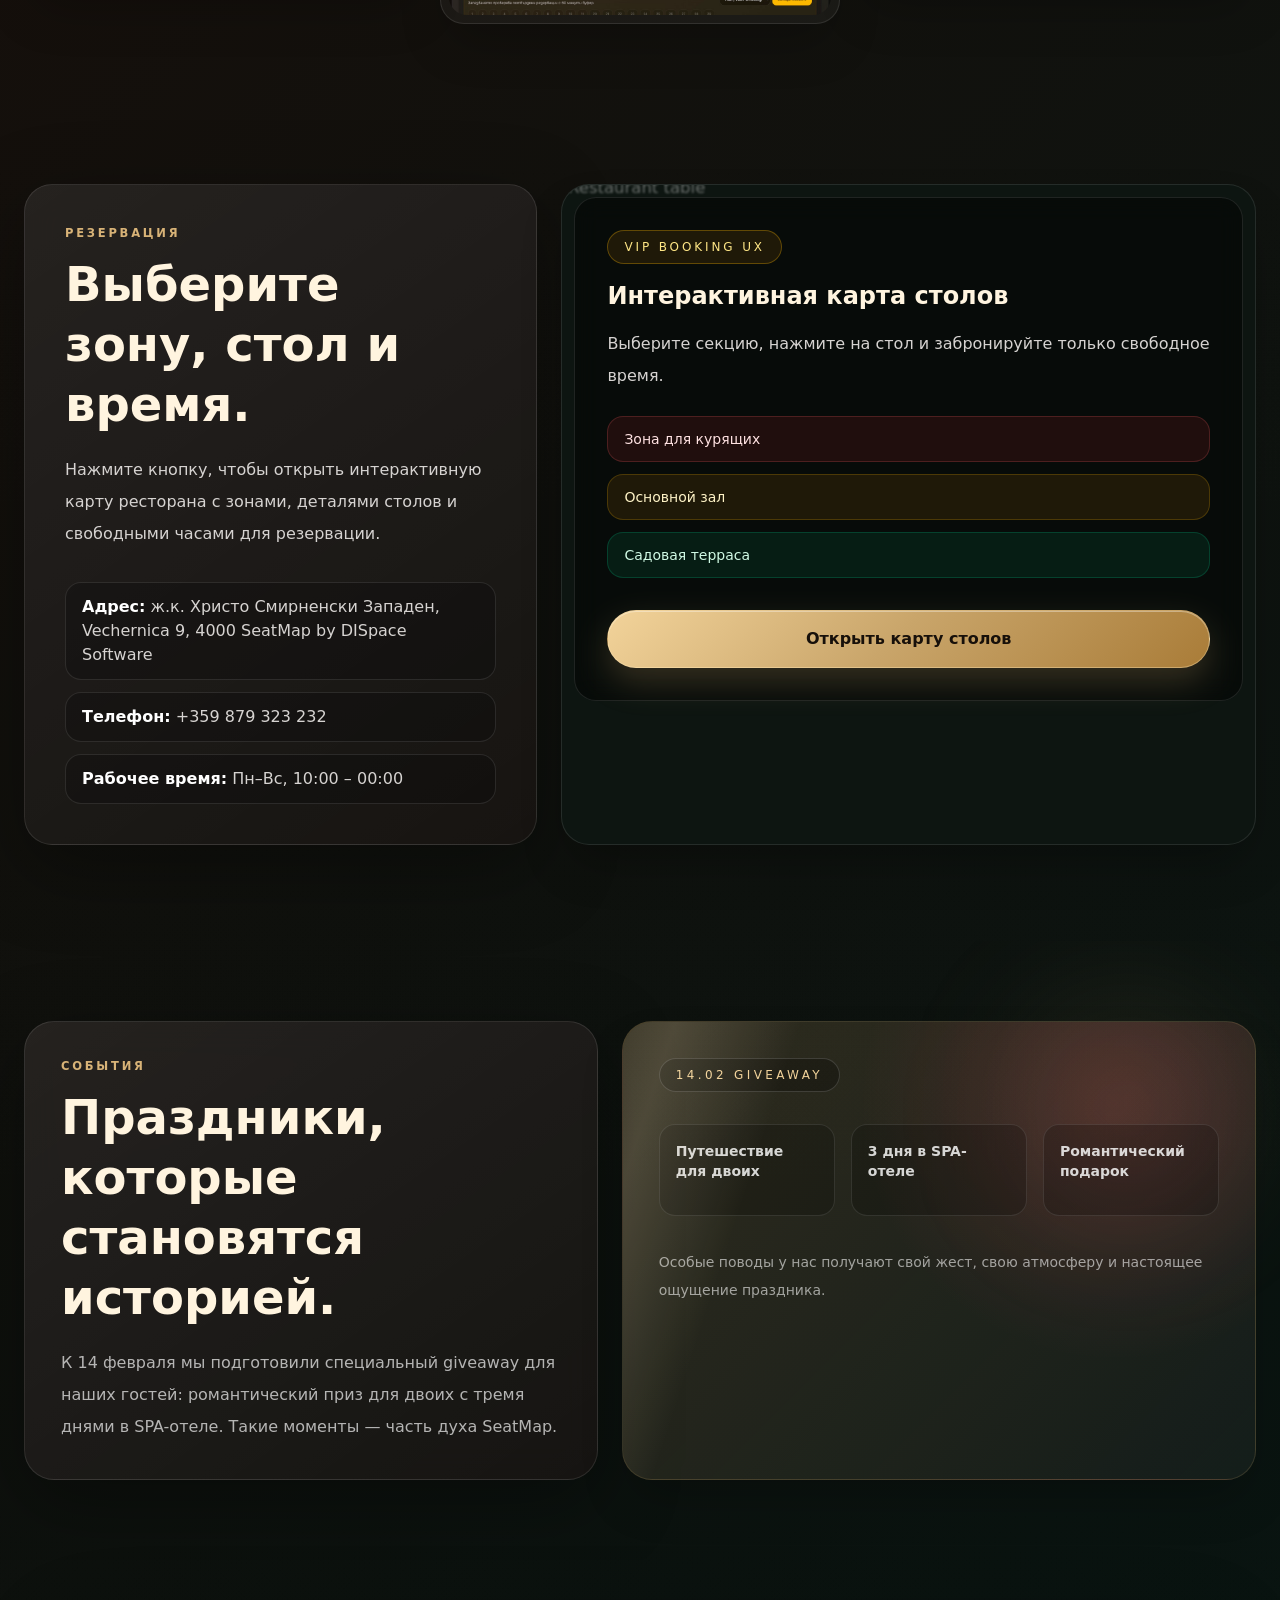
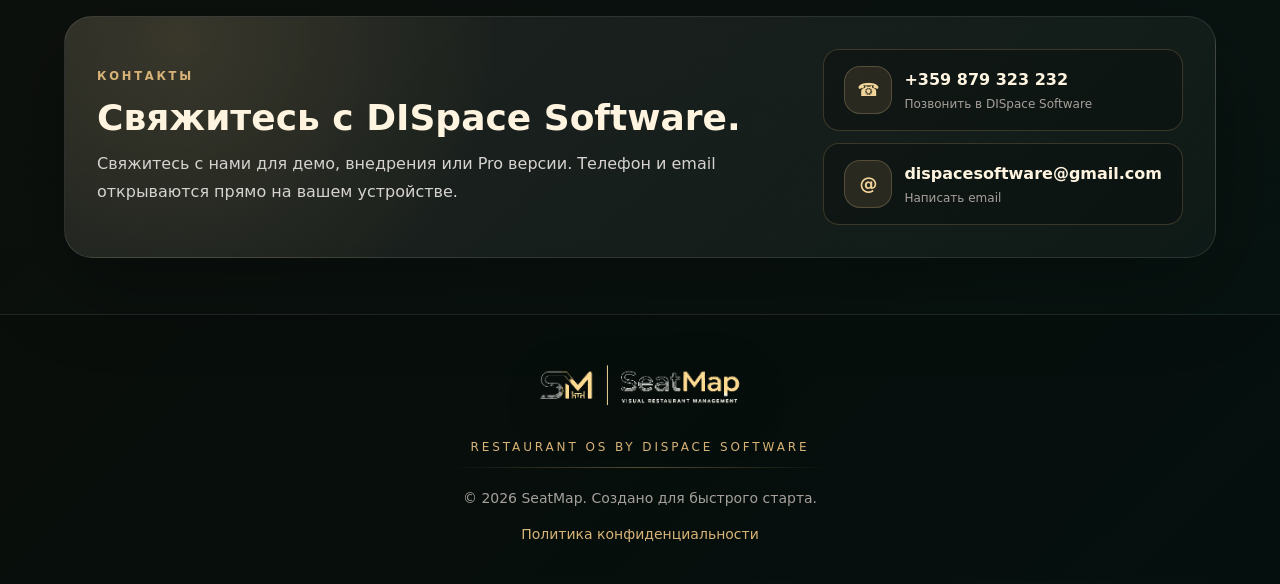
==== commit f2177d97: "Match SeatMap logo metallic palette" ====
--- a/seatmap-app/index.html
+++ b/seatmap-app/index.html
@@ -424,7 +424,7 @@
       }
     </script>
     <script src="./mock-api.js"></script>
-    <script type="module" crossorigin src="./assets/index-warm-logo-B1f5ba9.js"></script>
+    <script type="module" crossorigin src="./assets/index-metallic-logo-E59f458.js"></script>
     <link rel="stylesheet" crossorigin href="./assets/index-BgTVhBP2.css">
   </head>
   <body>
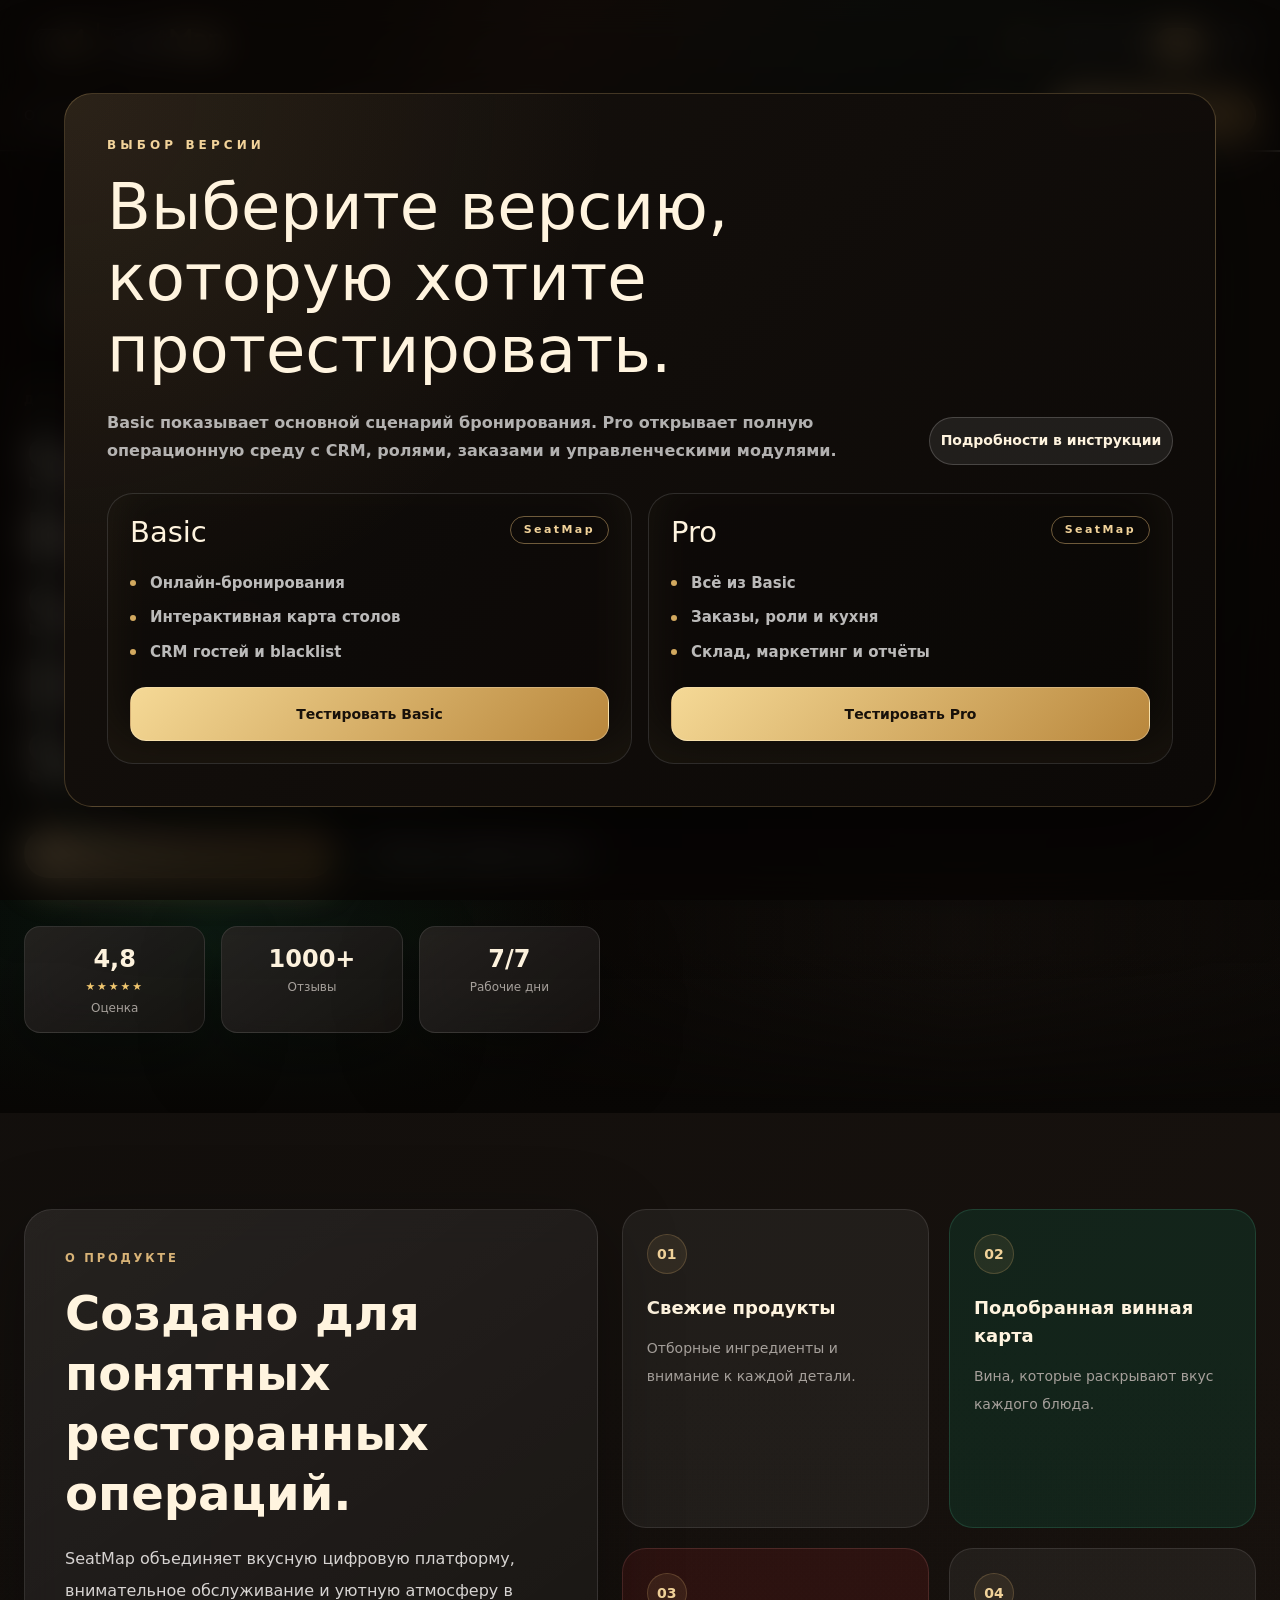
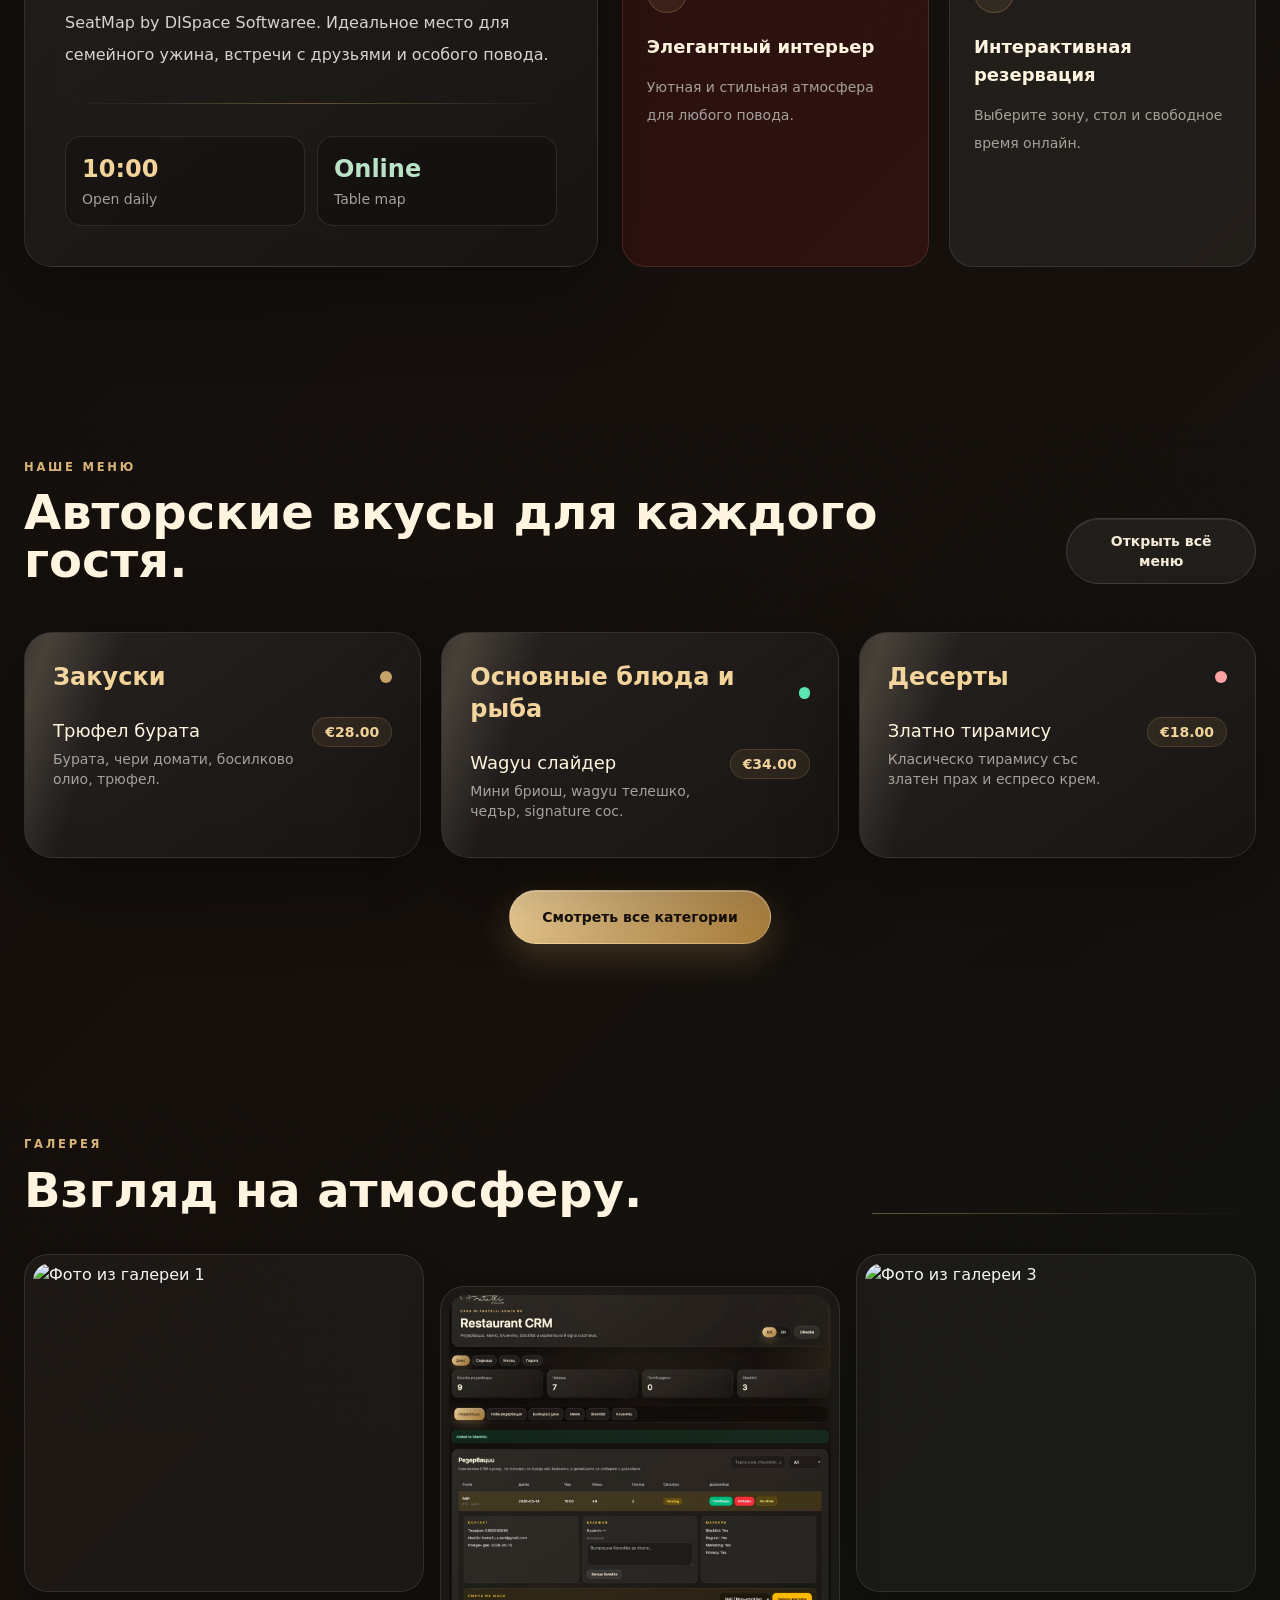
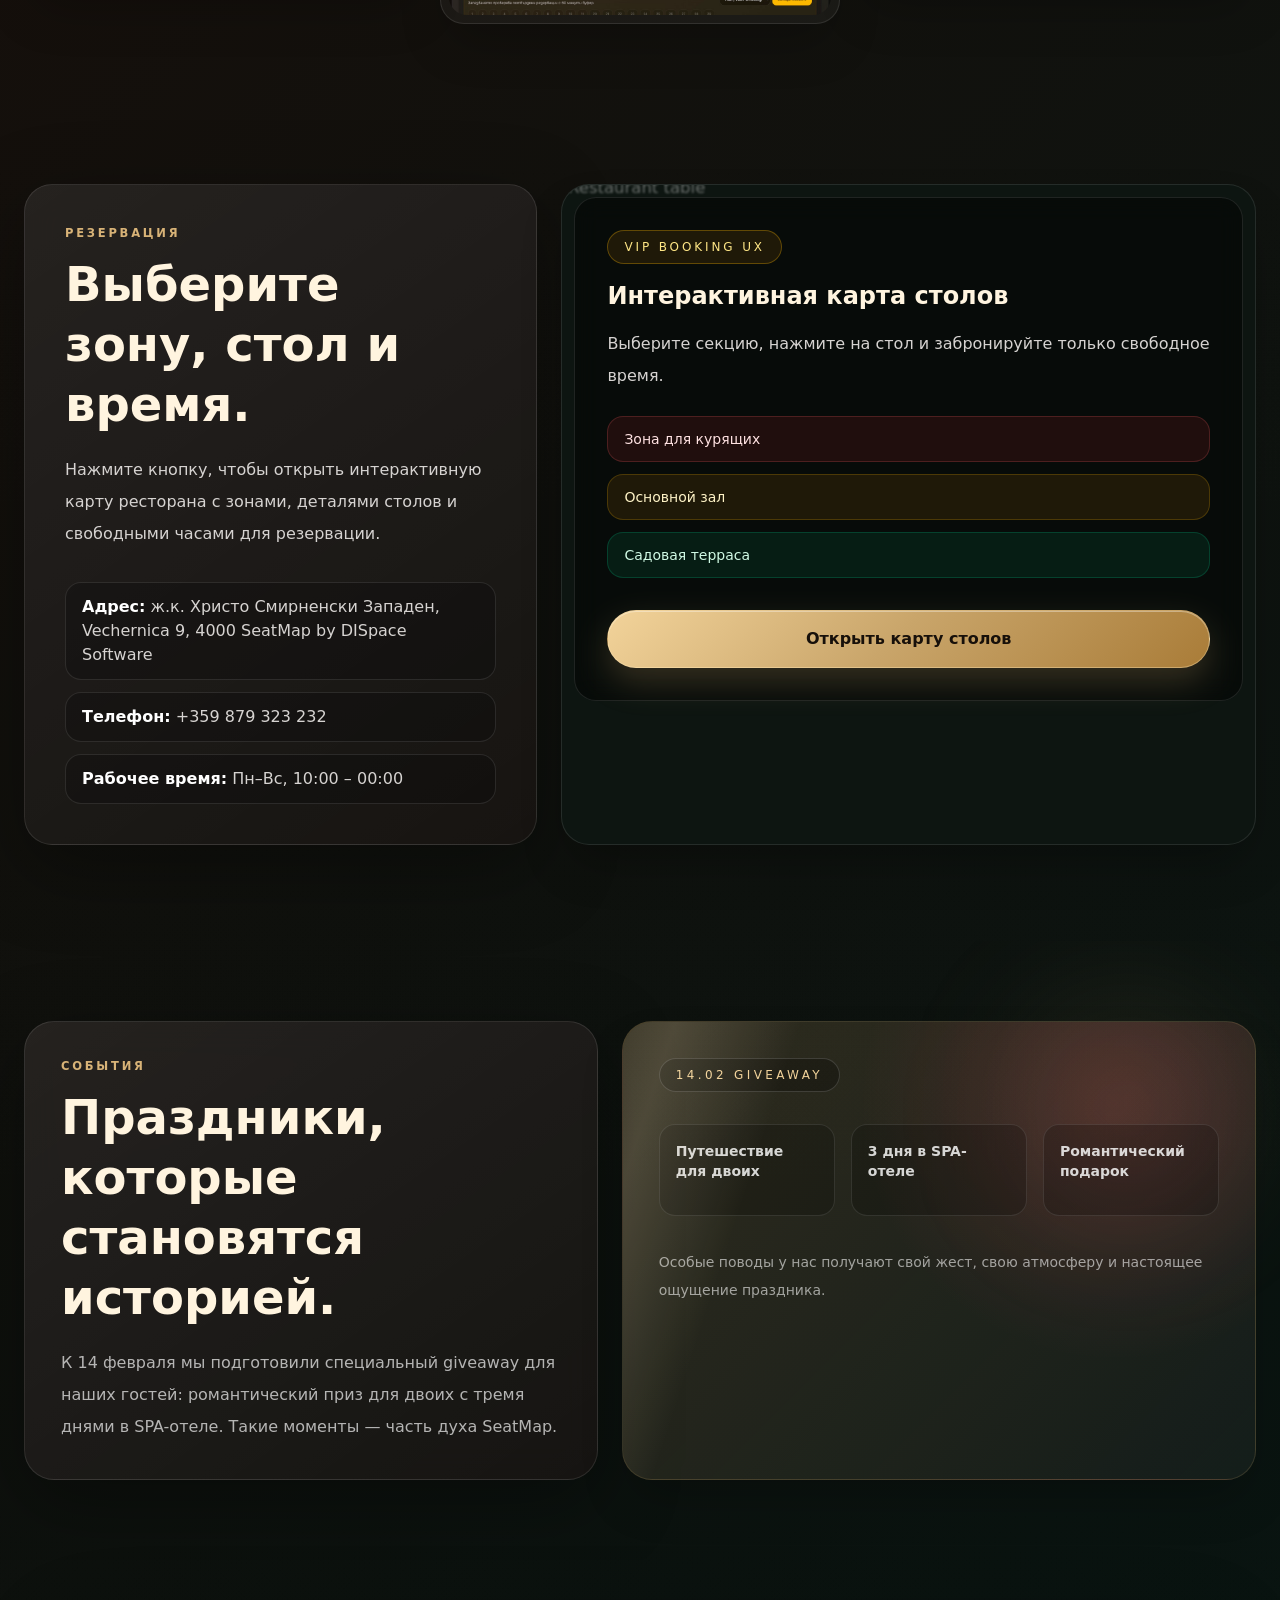
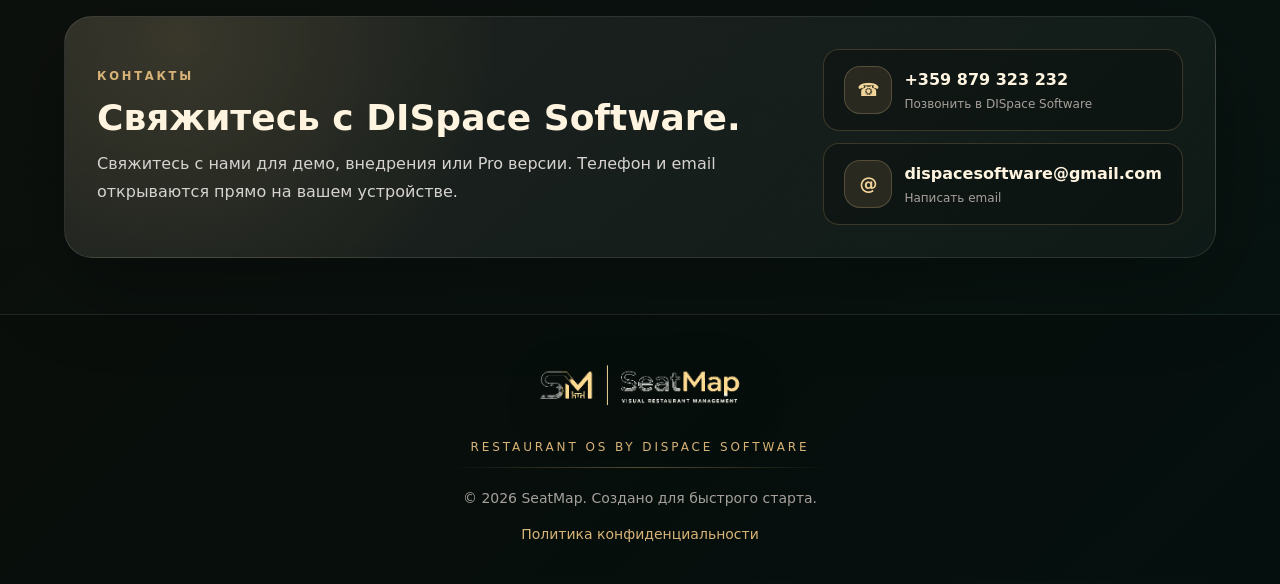
==== commit 12749c39: "Remove SeatMap logo color filter" ====
--- a/seatmap-app/index.html
+++ b/seatmap-app/index.html
@@ -425,7 +425,7 @@
     </script>
     <script src="./mock-api.js"></script>
     <script type="module" crossorigin src="./assets/index-metallic-logo-E59f458.js"></script>
-    <link rel="stylesheet" crossorigin href="./assets/index-BgTVhBP2.css">
+    <link rel="stylesheet" crossorigin href="./assets/index-metallic-logo-filter-fix.css">
   </head>
   <body>
     <div id="seatmapEntryModal" class="seatmap-entry-modal" role="dialog" aria-modal="true" aria-labelledby="seatmapEntryTitle">
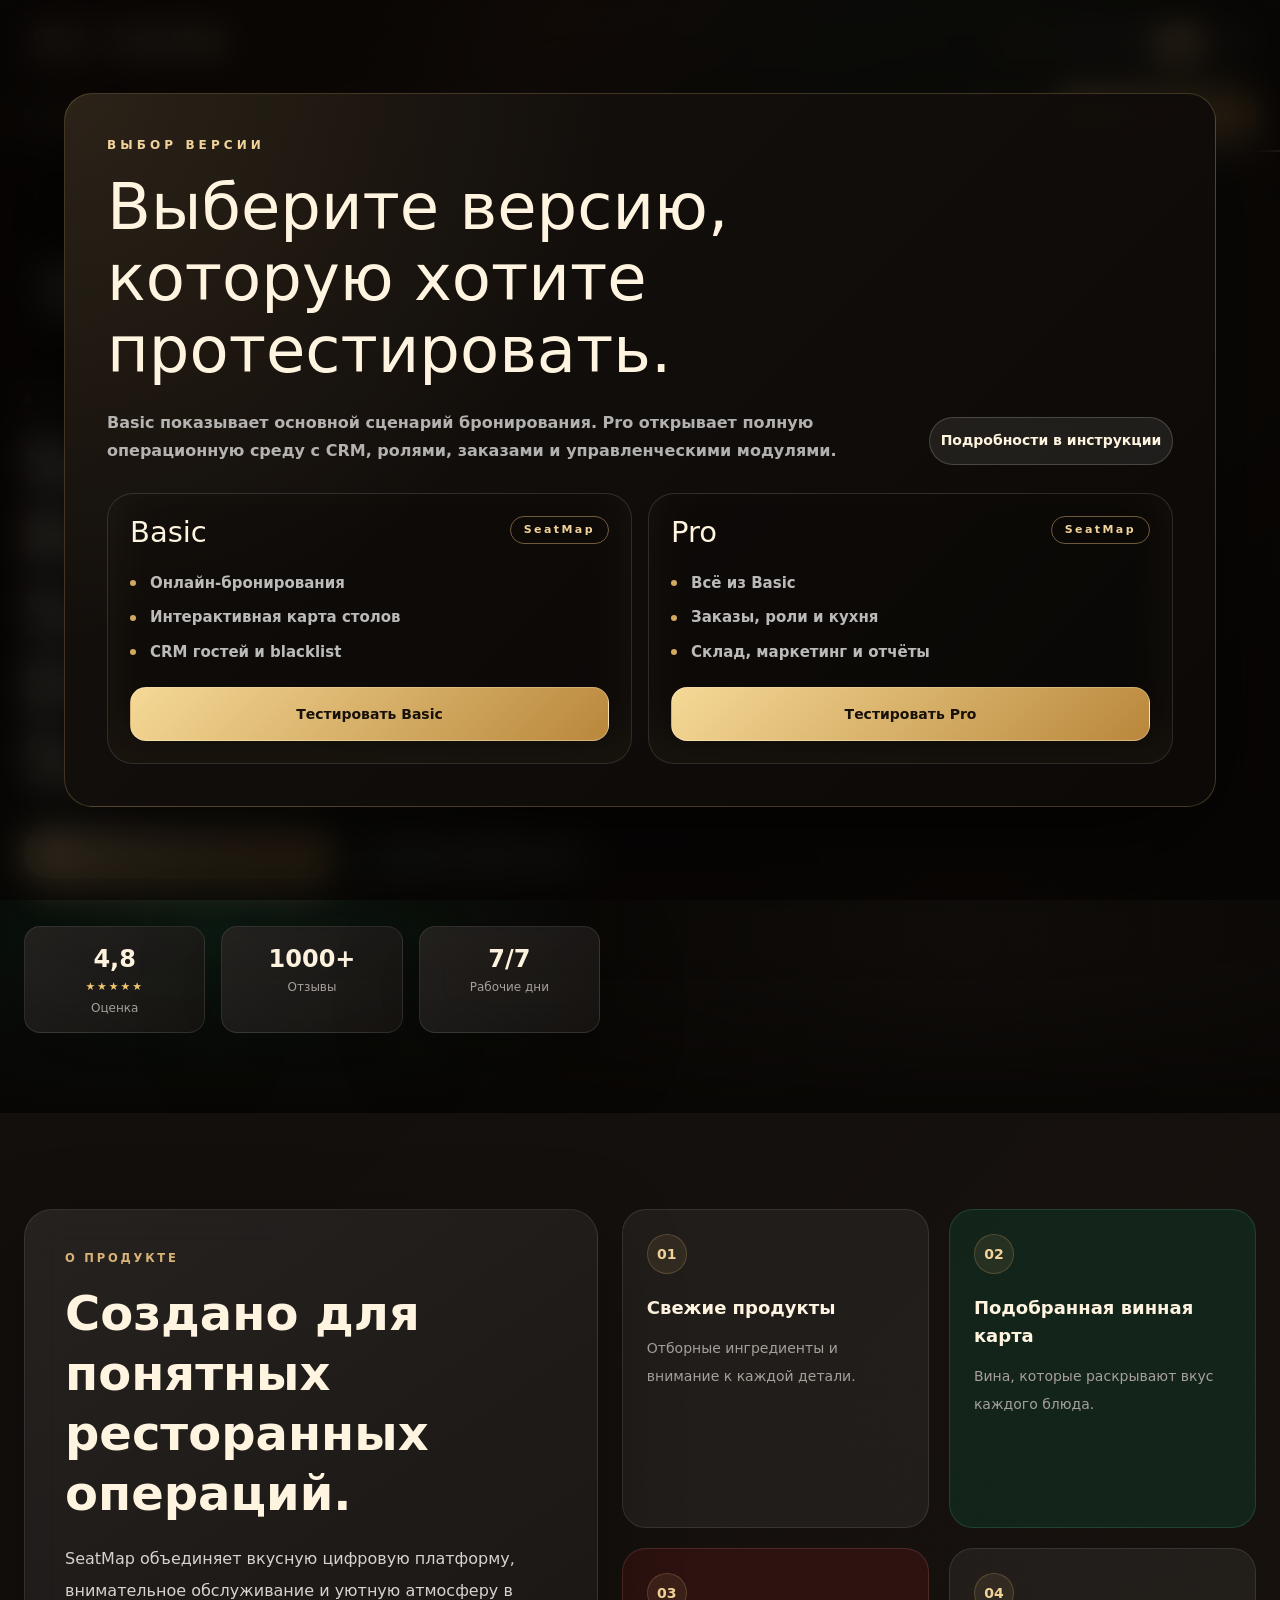
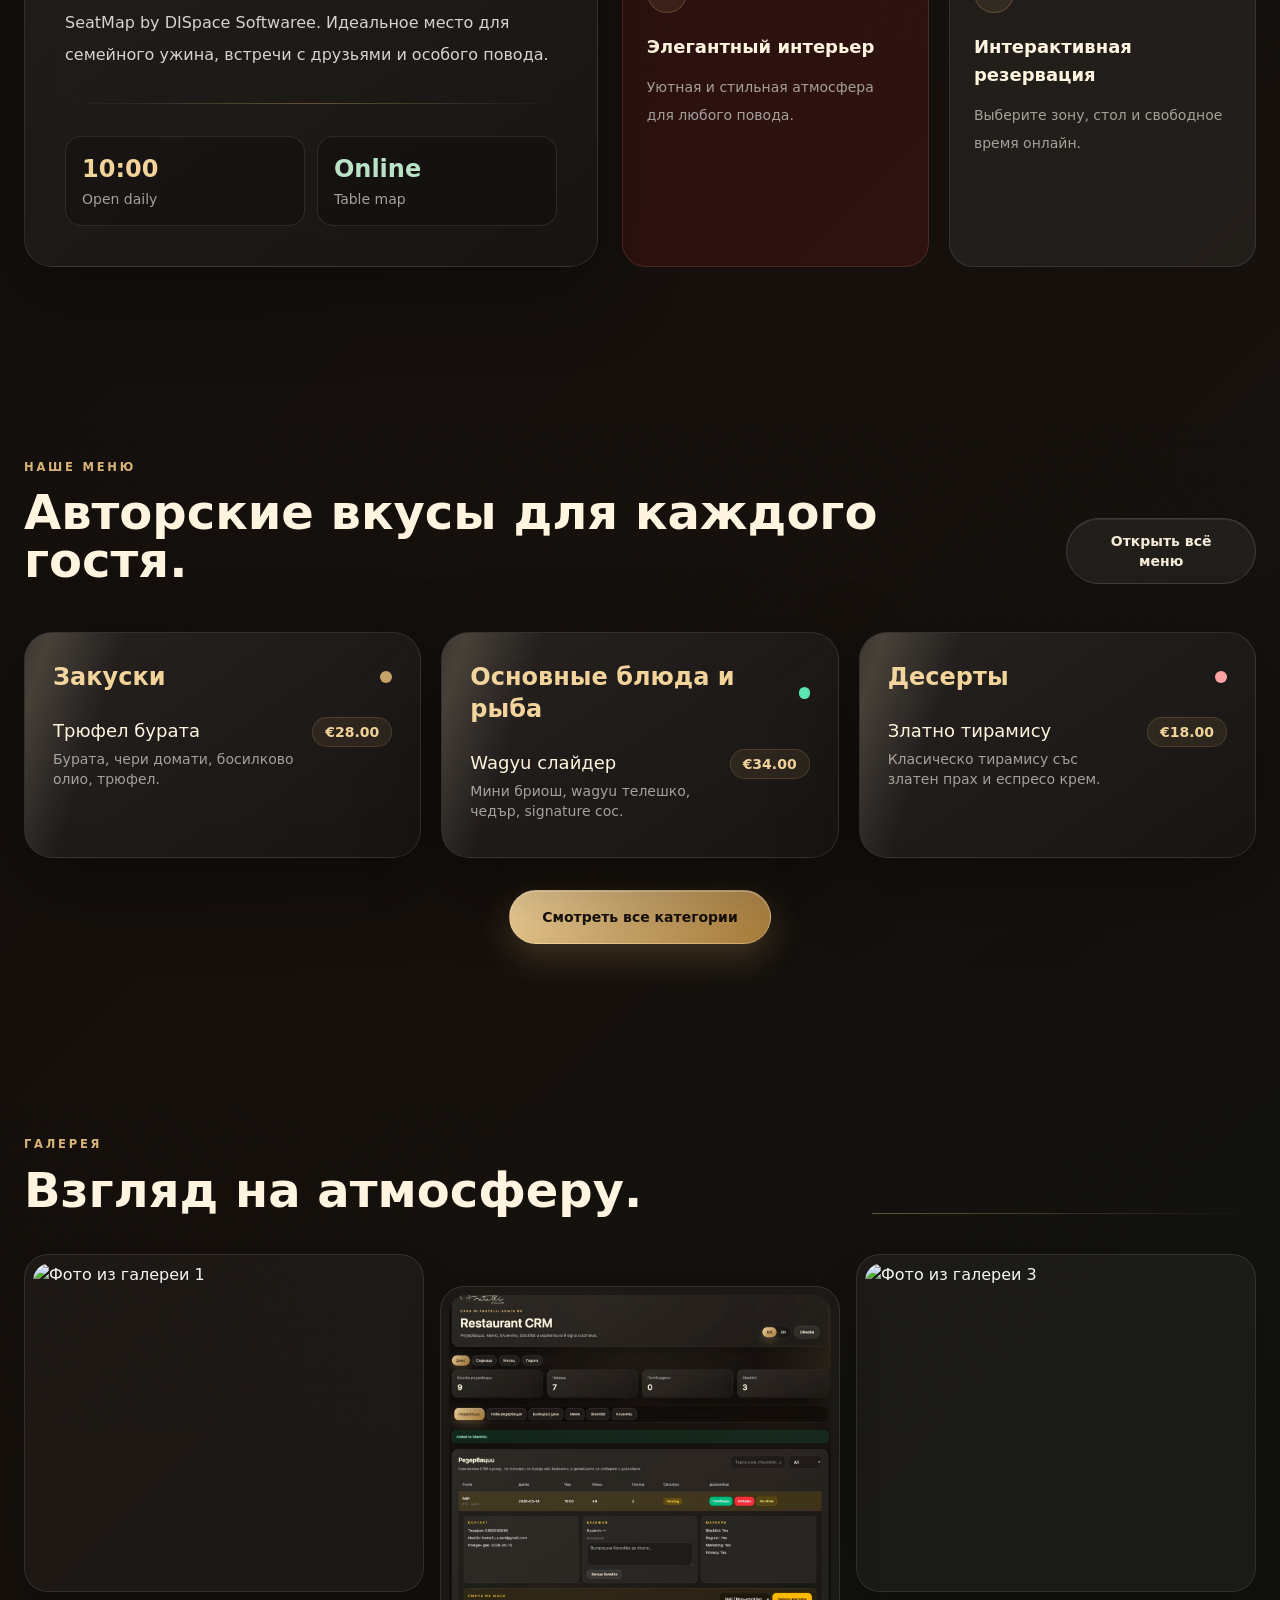
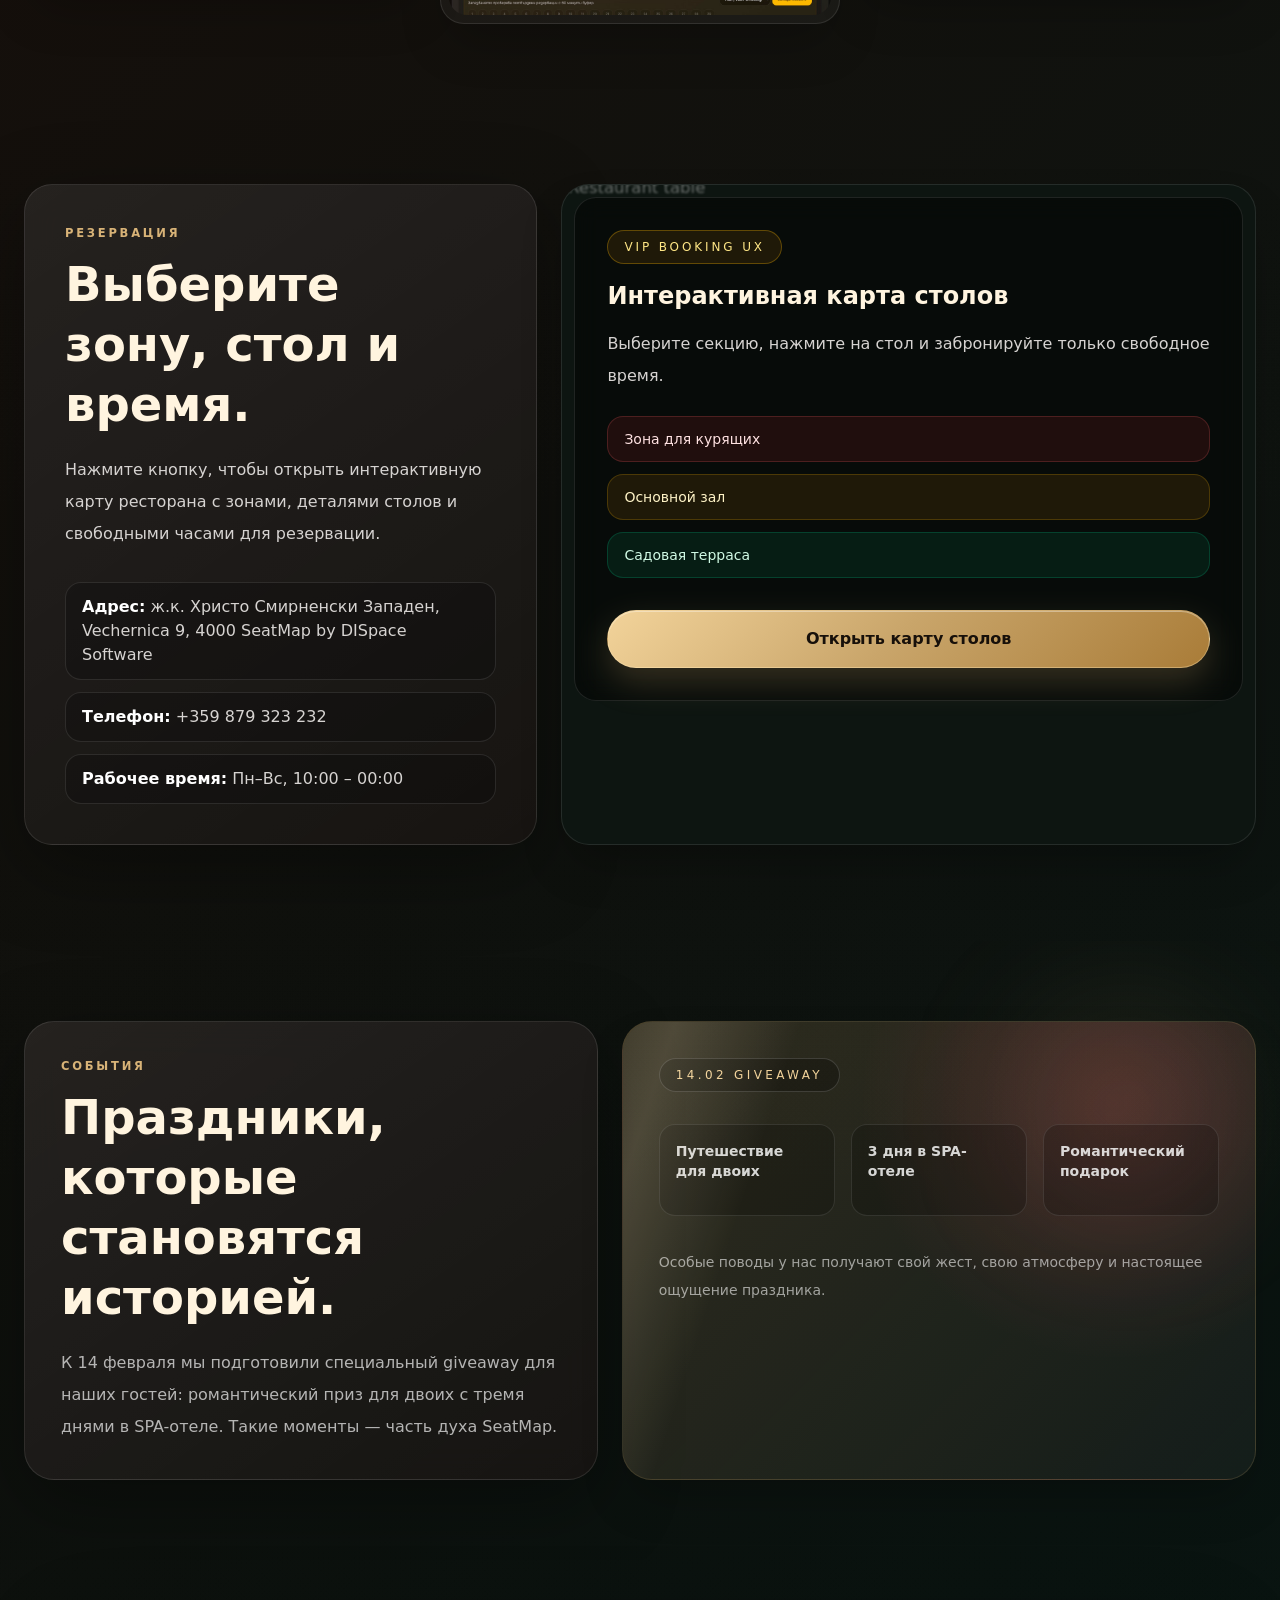
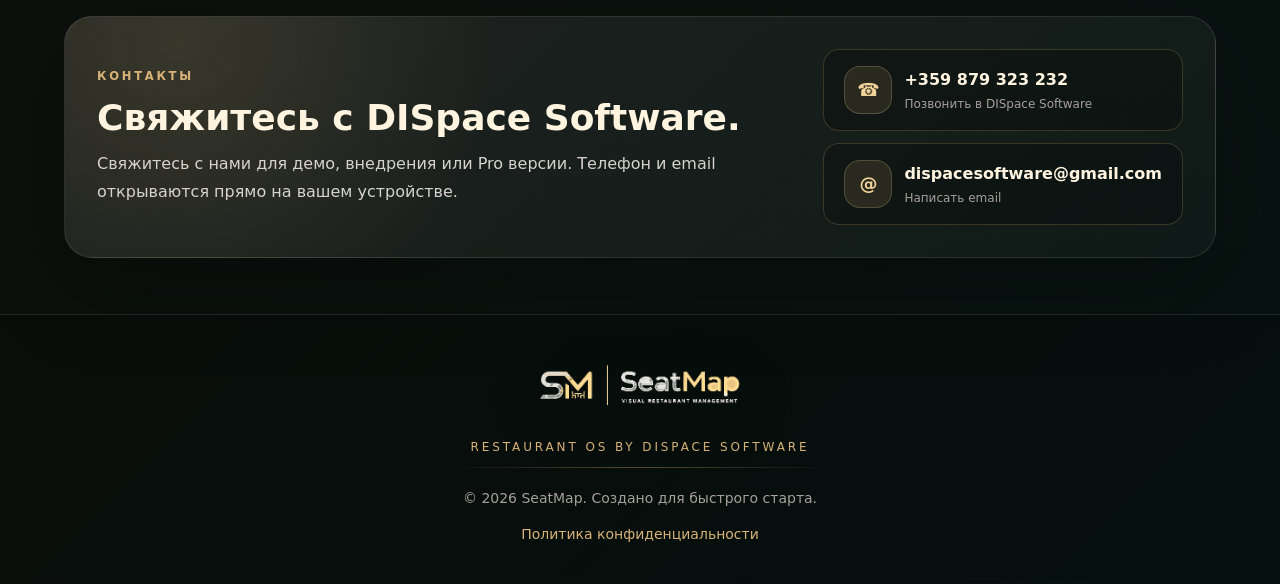
==== commit 4967d633: "Make SeatMap logo letters solid" ====
--- a/seatmap-app/index.html
+++ b/seatmap-app/index.html
@@ -424,7 +424,7 @@
       }
     </script>
     <script src="./mock-api.js"></script>
-    <script type="module" crossorigin src="./assets/index-metallic-logo-E59f458.js"></script>
+    <script type="module" crossorigin src="./assets/index-solid-logo-12749c3.js"></script>
     <link rel="stylesheet" crossorigin href="./assets/index-metallic-logo-filter-fix.css">
   </head>
   <body>
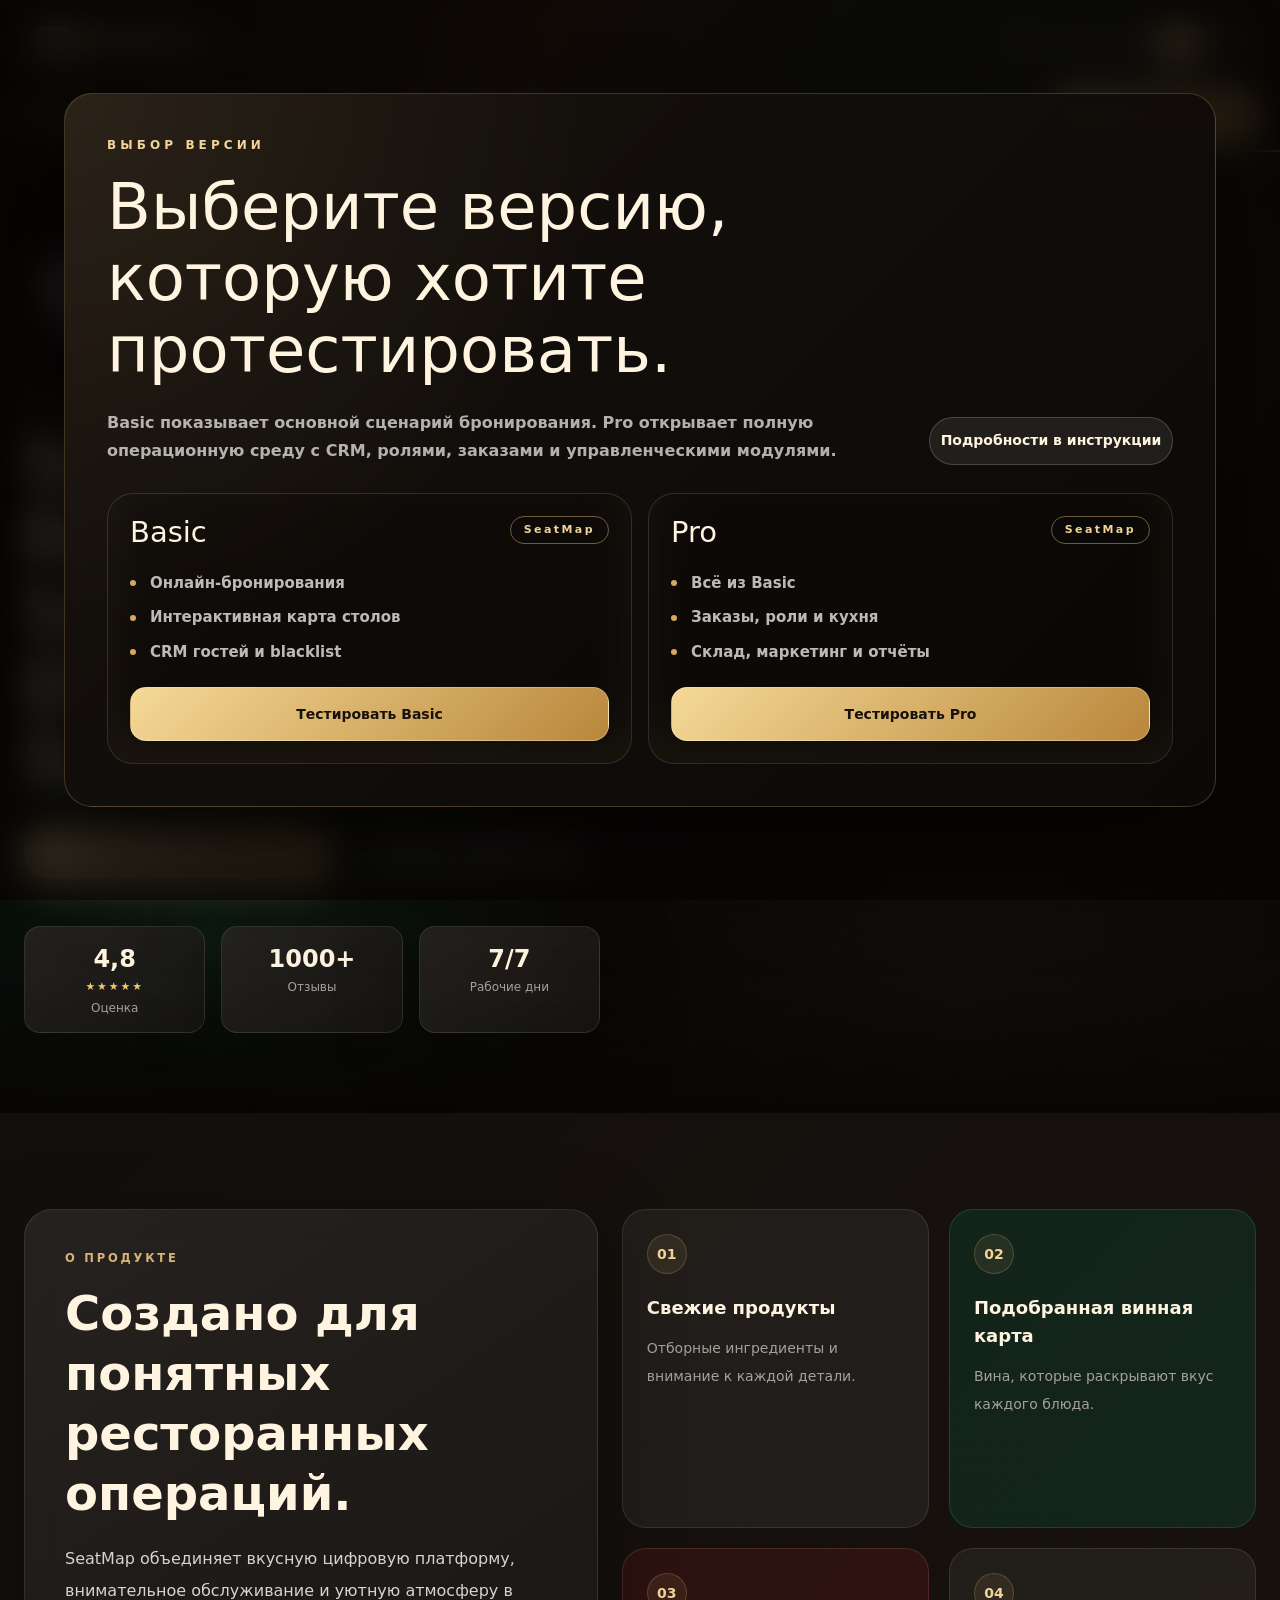
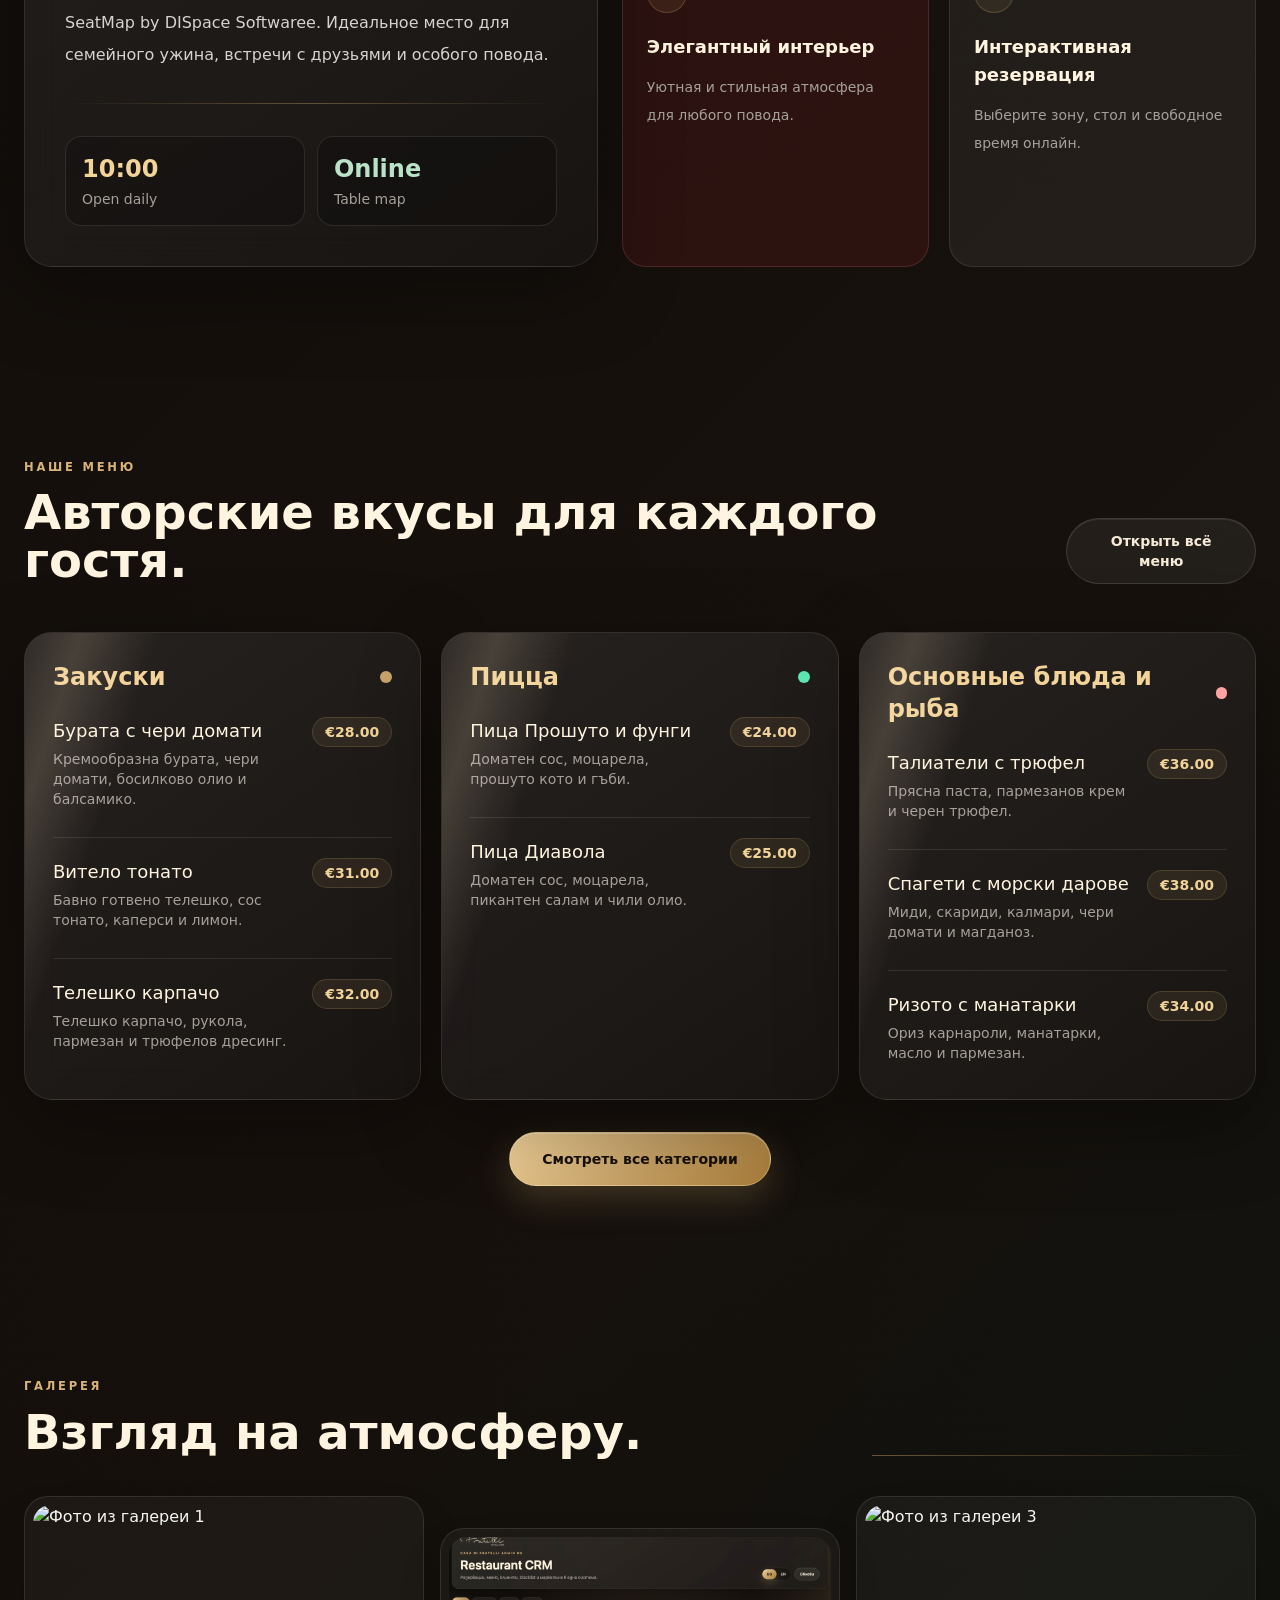
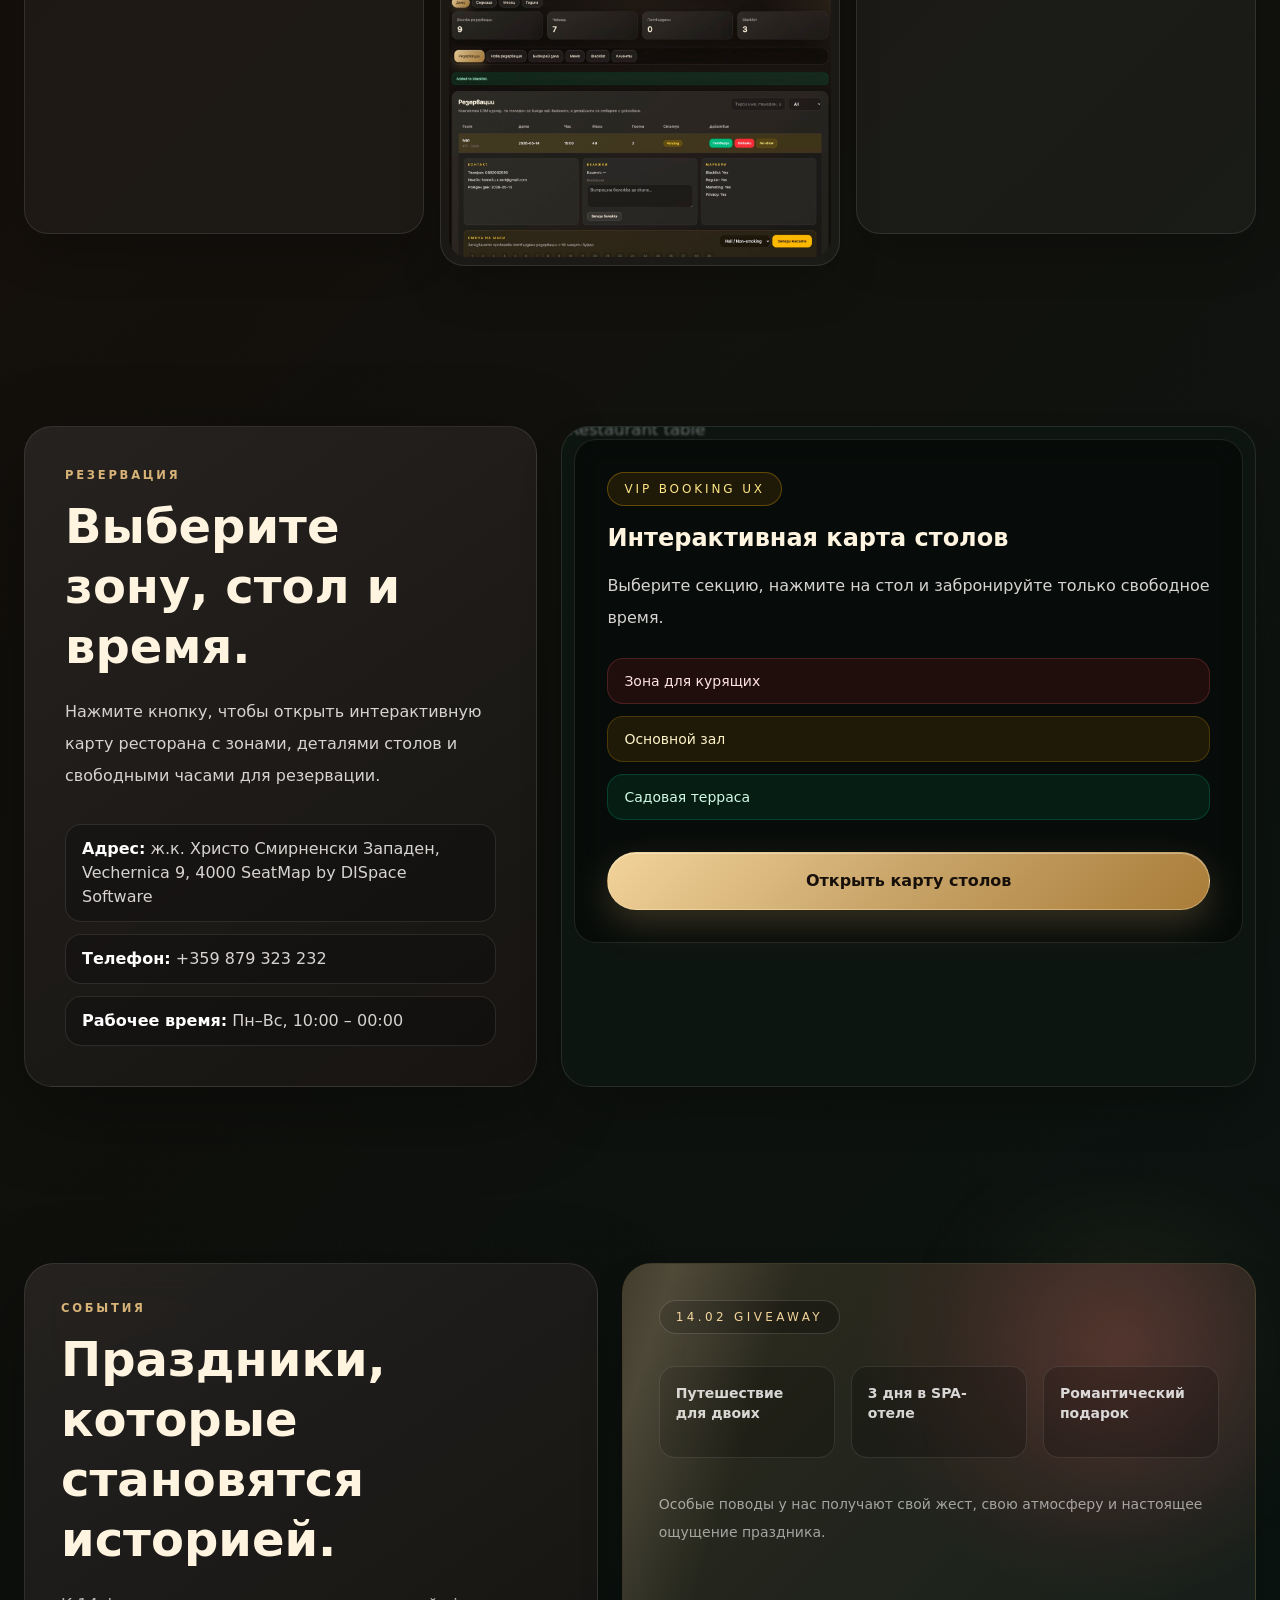
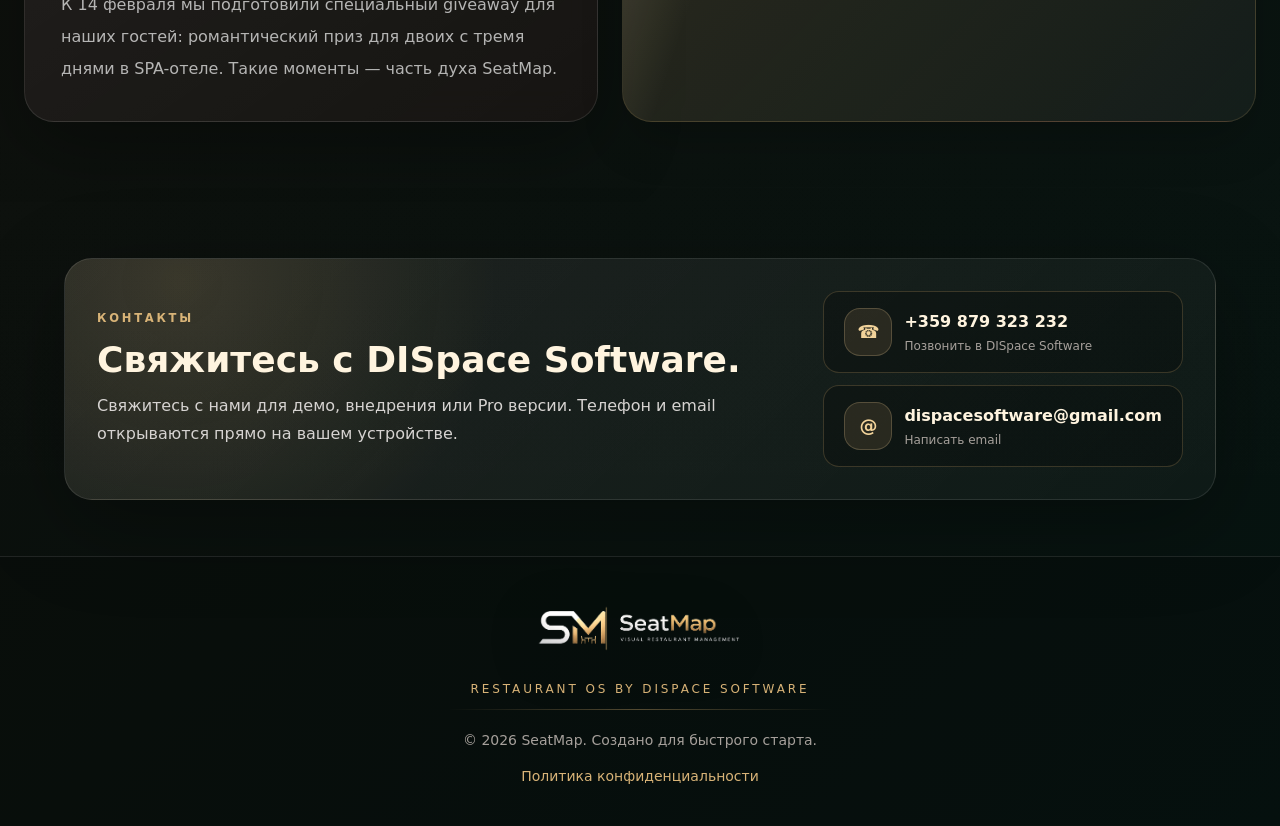
==== commit e1cb0ea5: "Add SeatMap Pro order demo flow" ====
--- a/seatmap-app/index.html
+++ b/seatmap-app/index.html
@@ -426,6 +426,7 @@
     <script src="./mock-api.js"></script>
     <script type="module" crossorigin src="./assets/index-solid-logo-12749c3.js"></script>
     <link rel="stylesheet" crossorigin href="./assets/index-metallic-logo-filter-fix.css">
+    <link rel="stylesheet" href="./pro-demo.css">
   </head>
   <body>
     <div id="seatmapEntryModal" class="seatmap-entry-modal" role="dialog" aria-modal="true" aria-labelledby="seatmapEntryTitle">
@@ -549,7 +550,7 @@
           closeModal("/seatmap-app/reservation", "basic");
         });
         modal.querySelector('[data-seatmap-version="pro"]')?.addEventListener("click", function () {
-          closeModal("/seatmap-app/admin?version=pro", "pro");
+          closeModal("/seatmap-app/reservation?version=pro", "pro");
         });
       })();
     </script>
@@ -663,5 +664,6 @@
         window.addEventListener("seatmap:reservation-created", openModal);
       })();
     </script>
+    <script src="./pro-demo.js"></script>
   </body>
 </html>
--- a/seatmap-app/pro-demo.css
+++ b/seatmap-app/pro-demo.css
@@ -0,0 +1,305 @@
+.seatmap-pro-shell {
+  position: fixed;
+  inset: 0;
+  z-index: 9998;
+  display: none;
+  background:
+    radial-gradient(circle at 18% 12%, rgba(242, 211, 154, 0.12), transparent 30%),
+    linear-gradient(135deg, rgba(10, 8, 6, 0.96), rgba(35, 25, 18, 0.98));
+  color: #fff4df;
+  font-family: Inter, ui-sans-serif, system-ui, -apple-system, BlinkMacSystemFont, "Segoe UI", sans-serif;
+}
+
+.seatmap-pro-shell.is-open {
+  display: flex;
+}
+
+.seatmap-pro-stage {
+  display: grid;
+  grid-template-columns: minmax(0, 1.05fr) minmax(340px, 0.95fr);
+  gap: 18px;
+  width: min(1420px, calc(100vw - 28px));
+  height: min(820px, calc(100vh - 28px));
+  margin: auto;
+}
+
+.seatmap-pro-panel {
+  overflow: hidden;
+  border: 1px solid rgba(242, 211, 154, 0.22);
+  border-radius: 28px;
+  background: rgba(18, 13, 10, 0.82);
+  box-shadow: 0 26px 80px rgba(0, 0, 0, 0.38);
+  backdrop-filter: blur(24px);
+}
+
+.seatmap-pro-head {
+  display: flex;
+  align-items: flex-start;
+  justify-content: space-between;
+  gap: 16px;
+  padding: 20px;
+  border-bottom: 1px solid rgba(255, 255, 255, 0.08);
+}
+
+.seatmap-pro-kicker {
+  margin: 0 0 8px;
+  color: #f2d39a;
+  font-size: 11px;
+  font-weight: 800;
+  letter-spacing: 0.28em;
+  text-transform: uppercase;
+}
+
+.seatmap-pro-title {
+  margin: 0;
+  font-size: clamp(28px, 3vw, 48px);
+  line-height: 1.02;
+  letter-spacing: 0;
+}
+
+.seatmap-pro-copy {
+  max-width: 720px;
+  margin: 12px 0 0;
+  color: rgba(255, 244, 223, 0.64);
+  font-size: 14px;
+  line-height: 1.7;
+}
+
+.seatmap-pro-close,
+.seatmap-pro-button,
+.seatmap-pro-ghost {
+  min-height: 44px;
+  border: 1px solid rgba(242, 211, 154, 0.28);
+  border-radius: 999px;
+  padding: 0 18px;
+  color: #140f0a;
+  background: linear-gradient(135deg, #f2d39a, #b8843f);
+  font-weight: 800;
+  cursor: pointer;
+}
+
+.seatmap-pro-close {
+  width: 44px;
+  flex: 0 0 44px;
+  padding: 0;
+  color: #fff4df;
+  background: rgba(255, 255, 255, 0.06);
+}
+
+.seatmap-pro-ghost {
+  color: #fff4df;
+  background: rgba(255, 255, 255, 0.06);
+}
+
+.seatmap-pro-board {
+  display: grid;
+  grid-template-columns: 1fr 1fr;
+  gap: 14px;
+  padding: 16px;
+}
+
+.seatmap-pro-lane {
+  min-height: 320px;
+  border: 1px solid rgba(255, 255, 255, 0.08);
+  border-radius: 22px;
+  background: rgba(0, 0, 0, 0.18);
+  padding: 14px;
+}
+
+.seatmap-pro-lane h3,
+.seatmap-pro-map h3 {
+  margin: 0 0 12px;
+  color: #fff4df;
+  font-size: 18px;
+}
+
+.seatmap-pro-ticket {
+  display: grid;
+  gap: 10px;
+  margin-bottom: 12px;
+  border: 1px solid rgba(242, 211, 154, 0.18);
+  border-radius: 18px;
+  background: rgba(255, 255, 255, 0.055);
+  padding: 13px;
+}
+
+.seatmap-pro-ticket strong {
+  color: #fff;
+}
+
+.seatmap-pro-ticket small,
+.seatmap-pro-muted {
+  color: rgba(255, 244, 223, 0.58);
+}
+
+.seatmap-pro-items {
+  display: grid;
+  gap: 6px;
+  color: rgba(255, 244, 223, 0.84);
+  font-size: 13px;
+}
+
+.seatmap-pro-map {
+  display: grid;
+  grid-template-rows: auto 1fr;
+  padding: 16px;
+}
+
+.seatmap-pro-table-map {
+  position: relative;
+  overflow: hidden;
+  min-height: 430px;
+  border: 1px solid rgba(242, 211, 154, 0.14);
+  border-radius: 24px;
+  background:
+    linear-gradient(rgba(255, 255, 255, 0.045) 1px, transparent 1px),
+    linear-gradient(90deg, rgba(255, 255, 255, 0.045) 1px, transparent 1px),
+    radial-gradient(circle at 50% 30%, rgba(242, 211, 154, 0.14), transparent 32%),
+    rgba(0, 0, 0, 0.18);
+  background-size: 42px 42px, 42px 42px, auto, auto;
+}
+
+.seatmap-pro-table {
+  position: absolute;
+  display: grid;
+  place-items: center;
+  width: 78px;
+  height: 58px;
+  border: 1px solid rgba(242, 211, 154, 0.38);
+  border-radius: 18px;
+  background: rgba(242, 211, 154, 0.1);
+  color: #fff4df;
+  font-size: 12px;
+  font-weight: 800;
+  text-align: center;
+}
+
+.seatmap-pro-table.has-order {
+  border-color: rgba(52, 211, 153, 0.8);
+  background: rgba(16, 185, 129, 0.18);
+  box-shadow: 0 0 0 6px rgba(16, 185, 129, 0.08);
+}
+
+.seatmap-pro-email,
+.seatmap-pro-menu {
+  position: fixed;
+  inset: 0;
+  z-index: 9999;
+  display: none;
+  place-items: center;
+  padding: 18px;
+  background: rgba(8, 6, 5, 0.72);
+  color: #fff4df;
+  backdrop-filter: blur(18px);
+}
+
+.seatmap-pro-email.is-open,
+.seatmap-pro-menu.is-open {
+  display: grid;
+}
+
+.seatmap-pro-email-card,
+.seatmap-pro-menu-card {
+  width: min(760px, 100%);
+  border: 1px solid rgba(242, 211, 154, 0.24);
+  border-radius: 28px;
+  background: linear-gradient(145deg, rgba(27, 20, 15, 0.98), rgba(12, 9, 7, 0.98));
+  box-shadow: 0 28px 90px rgba(0, 0, 0, 0.48);
+}
+
+.seatmap-pro-email-card {
+  padding: 22px;
+}
+
+.seatmap-pro-email-top {
+  display: grid;
+  gap: 6px;
+  margin-bottom: 18px;
+  border-bottom: 1px solid rgba(255, 255, 255, 0.08);
+  padding-bottom: 16px;
+  color: rgba(255, 244, 223, 0.68);
+  font-size: 13px;
+}
+
+.seatmap-pro-email-body {
+  display: grid;
+  gap: 14px;
+  color: rgba(255, 244, 223, 0.78);
+  line-height: 1.7;
+}
+
+.seatmap-pro-email-actions {
+  display: flex;
+  flex-wrap: wrap;
+  gap: 10px;
+  margin-top: 22px;
+}
+
+.seatmap-pro-menu-card {
+  display: grid;
+  grid-template-rows: auto 1fr auto;
+  width: min(1120px, 100%);
+  max-height: min(880px, calc(100vh - 28px));
+  overflow: hidden;
+}
+
+.seatmap-pro-menu-grid {
+  display: grid;
+  grid-template-columns: repeat(auto-fit, minmax(210px, 1fr));
+  gap: 12px;
+  overflow: auto;
+  padding: 16px;
+}
+
+.seatmap-pro-menu-item {
+  overflow: hidden;
+  border: 1px solid rgba(255, 255, 255, 0.09);
+  border-radius: 20px;
+  background: rgba(255, 255, 255, 0.045);
+}
+
+.seatmap-pro-menu-item img {
+  width: 100%;
+  height: 116px;
+  object-fit: cover;
+}
+
+.seatmap-pro-menu-info {
+  display: grid;
+  gap: 8px;
+  padding: 12px;
+}
+
+.seatmap-pro-menu-info h4 {
+  margin: 0;
+  font-size: 15px;
+}
+
+.seatmap-pro-menu-info p {
+  min-height: 44px;
+  margin: 0;
+  color: rgba(255, 244, 223, 0.58);
+  font-size: 12px;
+  line-height: 1.45;
+}
+
+.seatmap-pro-menu-bottom {
+  display: flex;
+  flex-wrap: wrap;
+  align-items: center;
+  justify-content: space-between;
+  gap: 12px;
+  border-top: 1px solid rgba(255, 255, 255, 0.08);
+  padding: 16px;
+}
+
+@media (max-width: 900px) {
+  .seatmap-pro-stage {
+    grid-template-columns: 1fr;
+    overflow: auto;
+  }
+
+  .seatmap-pro-board {
+    grid-template-columns: 1fr;
+  }
+}
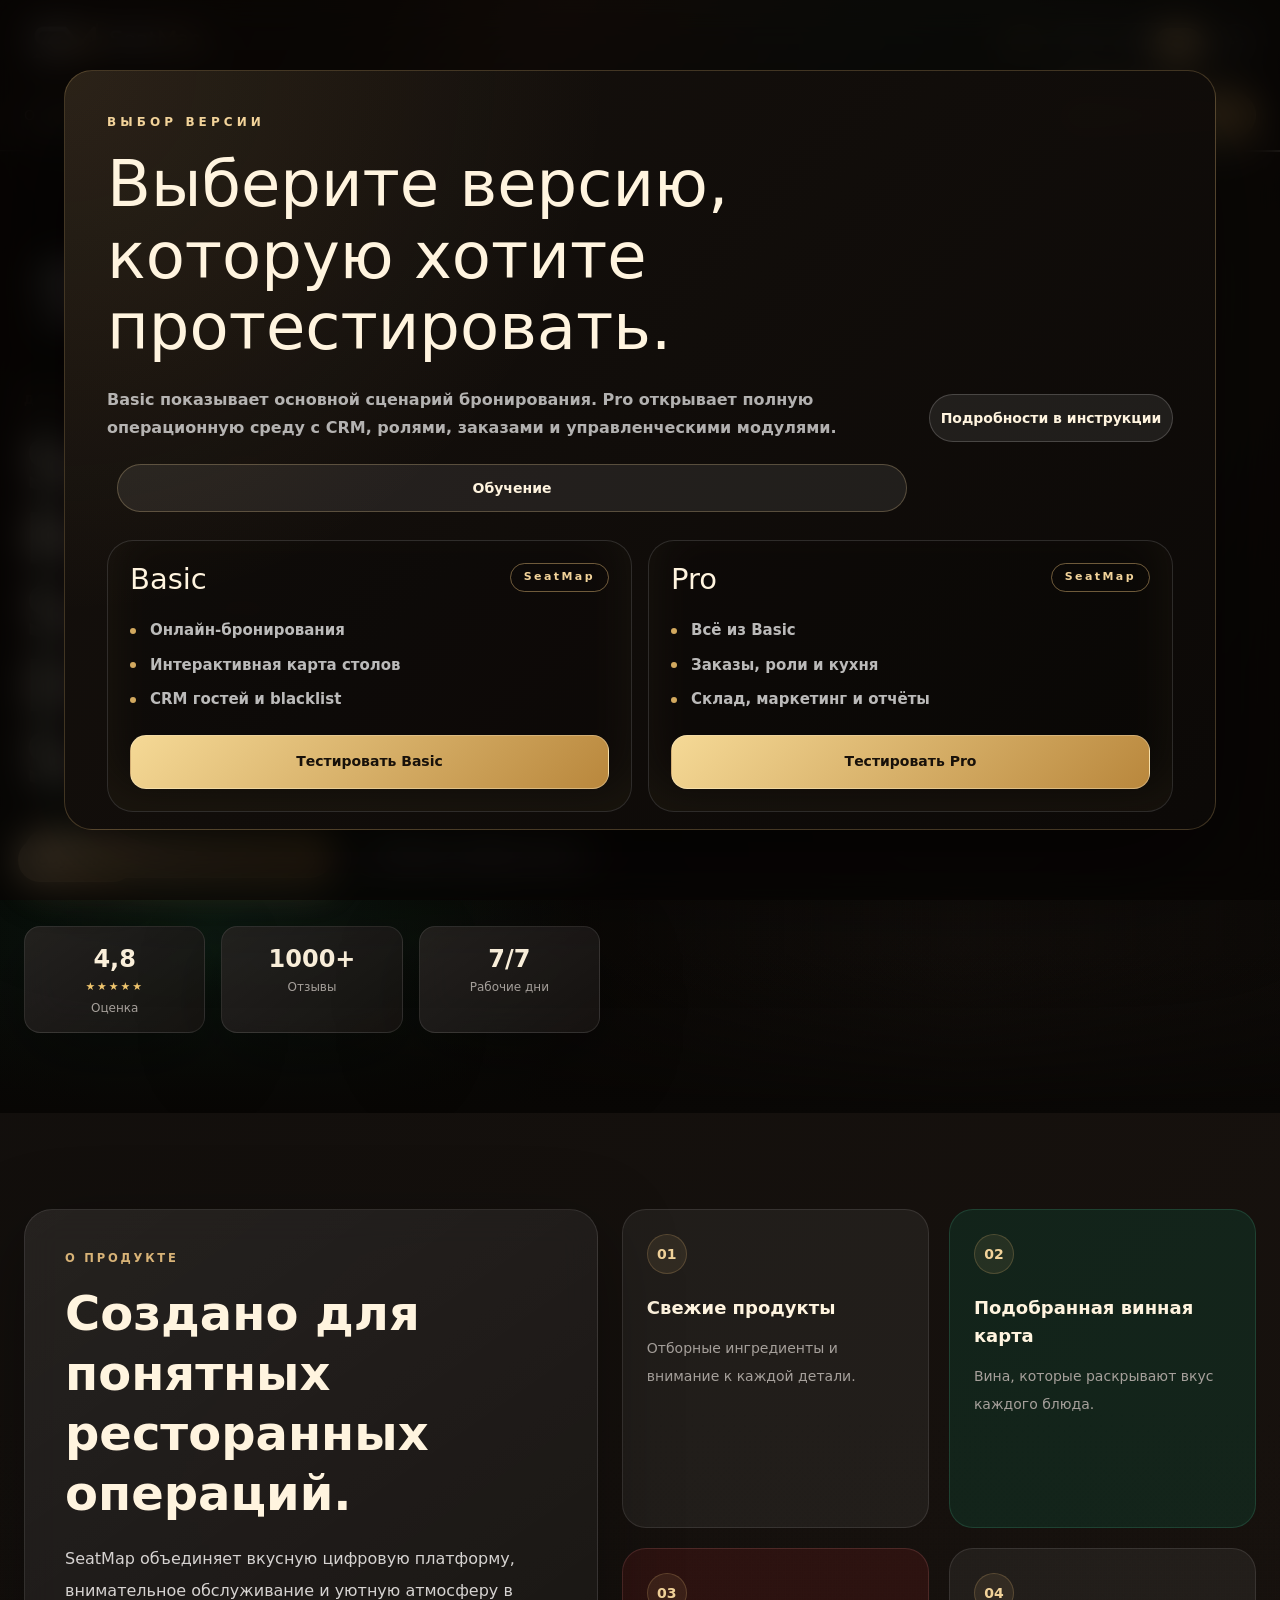
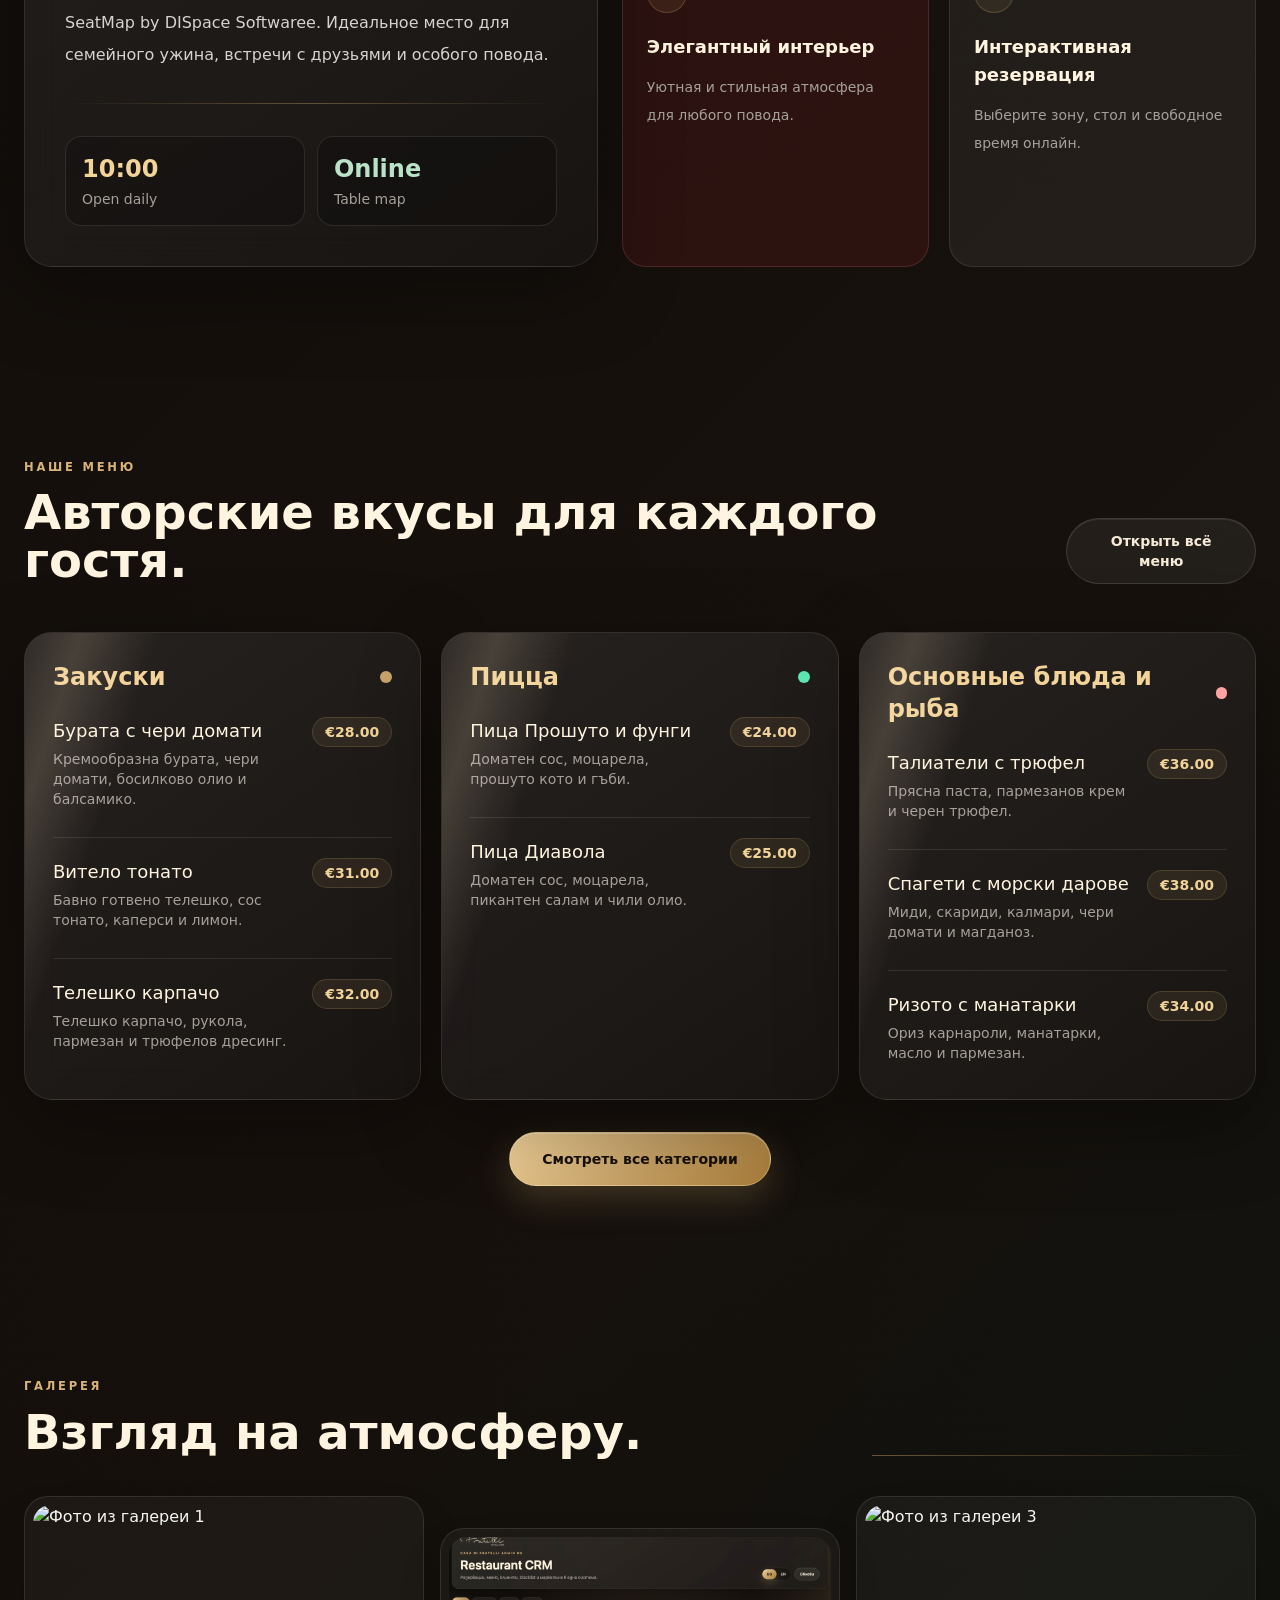
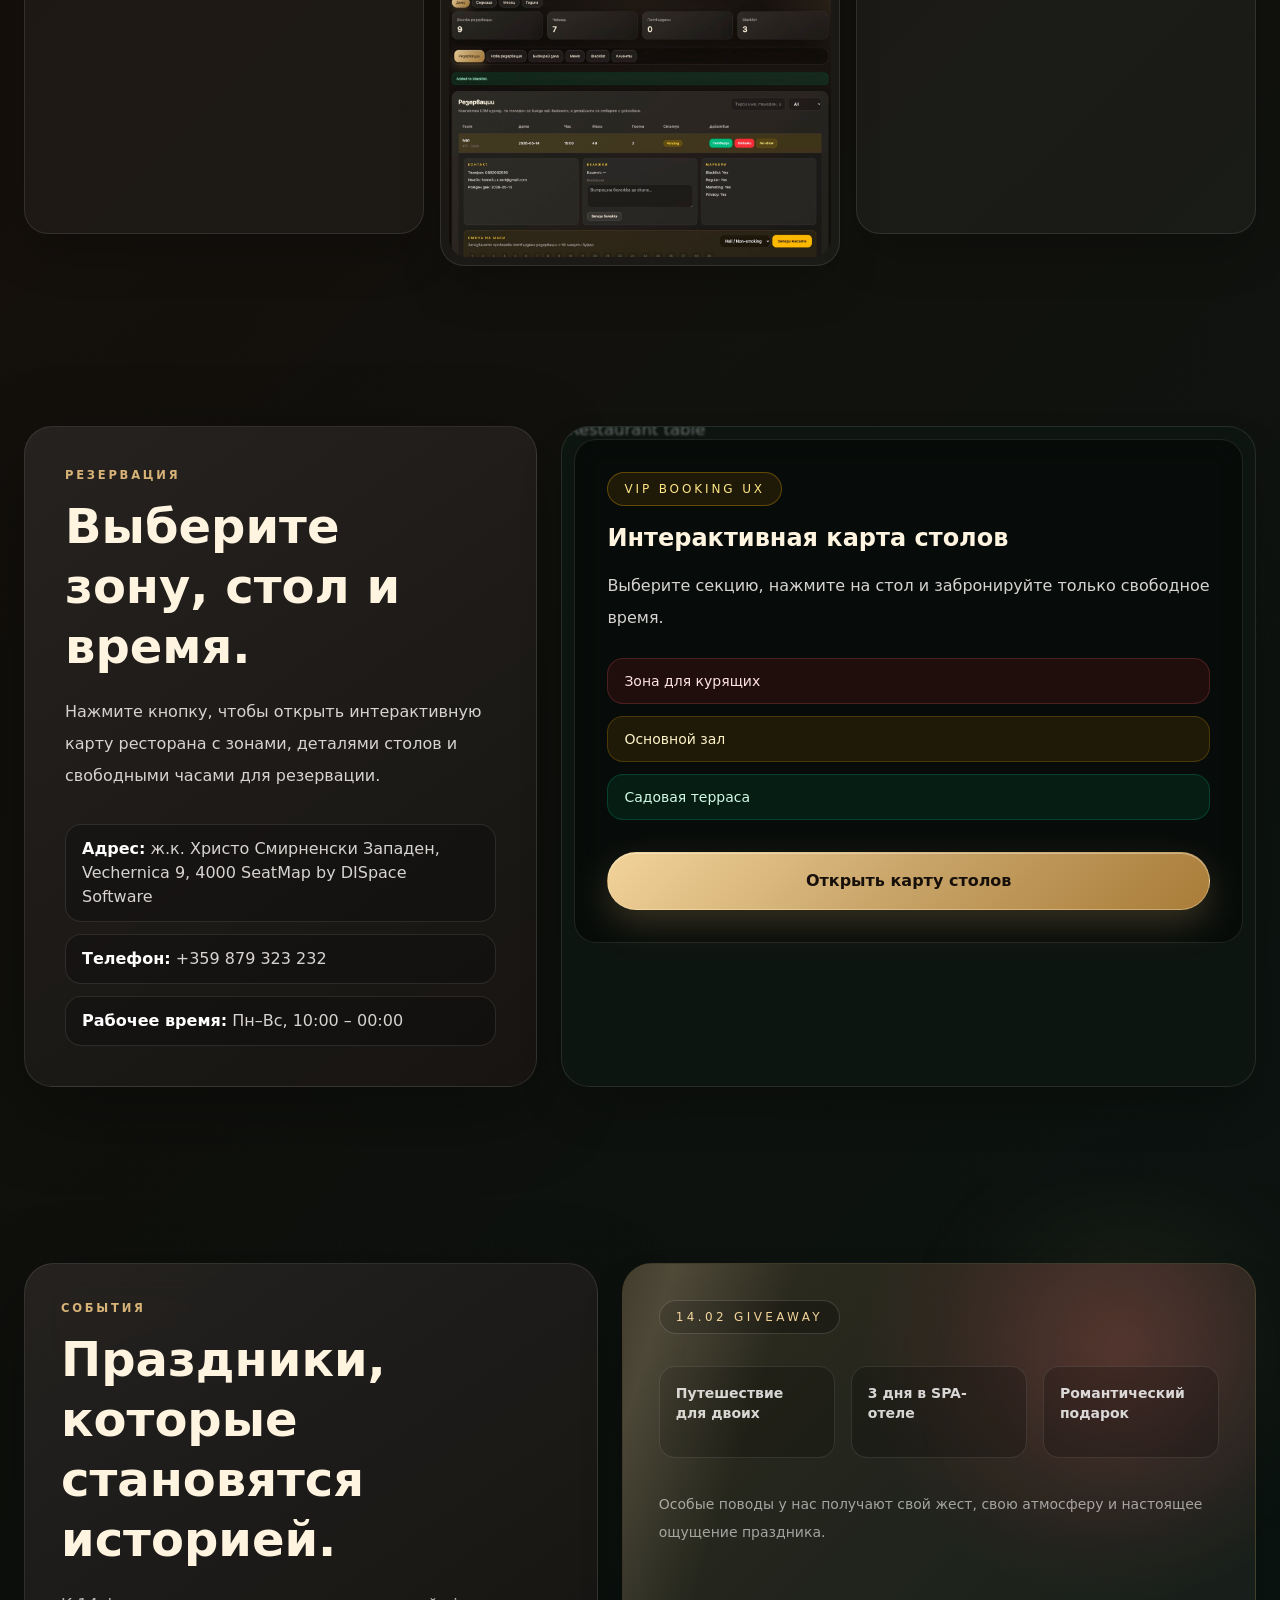
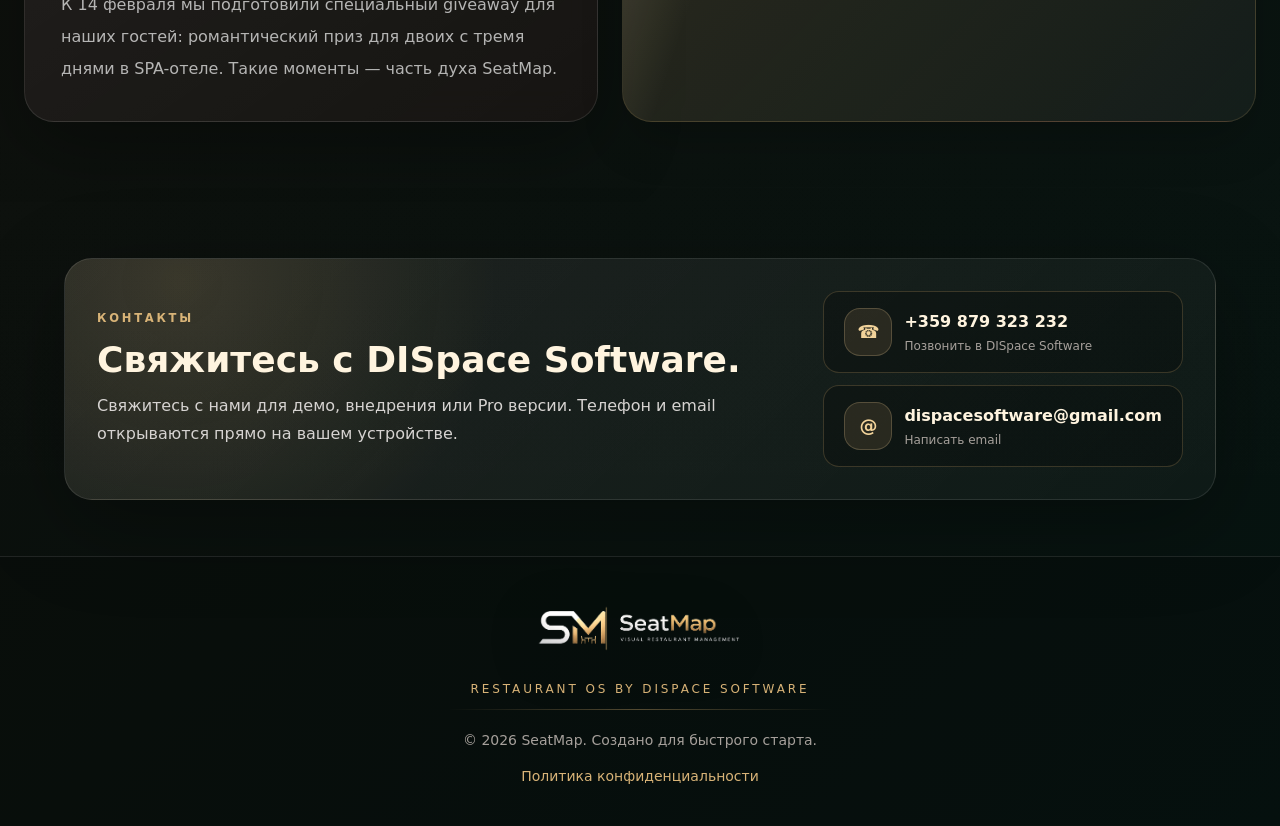
==== commit 2b43fdc3: "Restore SeatMap guided training" ====
--- a/seatmap-app/index.html
+++ b/seatmap-app/index.html
@@ -427,6 +427,7 @@
     <script type="module" crossorigin src="./assets/index-solid-logo-12749c3.js"></script>
     <link rel="stylesheet" crossorigin href="./assets/index-metallic-logo-filter-fix.css">
     <link rel="stylesheet" href="./pro-demo.css">
+    <link rel="stylesheet" href="./training-demo.css">
   </head>
   <body>
     <div id="seatmapEntryModal" class="seatmap-entry-modal" role="dialog" aria-modal="true" aria-labelledby="seatmapEntryTitle">
@@ -665,5 +666,6 @@
       })();
     </script>
     <script src="./pro-demo.js"></script>
+    <script src="./training-demo.js"></script>
   </body>
 </html>
--- a/seatmap-app/pro-demo.css
+++ b/seatmap-app/pro-demo.css
@@ -123,6 +123,11 @@
   padding: 13px;
 }
 
+.seatmap-pro-ticket.is-ready {
+  border-color: rgba(52, 211, 153, 0.42);
+  background: rgba(16, 185, 129, 0.11);
+}
+
 .seatmap-pro-ticket strong {
   color: #fff;
 }
@@ -137,6 +142,25 @@
   gap: 6px;
   color: rgba(255, 244, 223, 0.84);
   font-size: 13px;
+}
+
+.seatmap-pro-items .is-ready {
+  color: #a7f3d0;
+}
+
+.seatmap-pro-ready {
+  min-height: 38px;
+  border: 1px solid rgba(52, 211, 153, 0.36);
+  border-radius: 999px;
+  background: rgba(16, 185, 129, 0.14);
+  color: #d1fae5;
+  font-weight: 800;
+  cursor: pointer;
+}
+
+.seatmap-pro-ready:disabled {
+  cursor: default;
+  opacity: 0.72;
 }
 
 .seatmap-pro-map {
@@ -159,6 +183,26 @@
   background-size: 42px 42px, 42px 42px, auto, auto;
 }
 
+.seatmap-pro-table-map[data-area="garden"] {
+  min-height: 620px;
+  background:
+    linear-gradient(rgba(255, 255, 255, 0.035) 1px, transparent 1px),
+    linear-gradient(90deg, rgba(255, 255, 255, 0.035) 1px, transparent 1px),
+    radial-gradient(circle at 50% 6%, rgba(60, 169, 126, 0.16), transparent 34%),
+    linear-gradient(180deg, rgba(34, 40, 28, 0.96), rgba(16, 18, 13, 0.96));
+  background-size: 42px 42px, 42px 42px, auto, auto;
+}
+
+.seatmap-pro-table-map[data-area="openTerrace"] {
+  min-height: 500px;
+  background:
+    linear-gradient(rgba(255, 255, 255, 0.035) 1px, transparent 1px),
+    linear-gradient(90deg, rgba(255, 255, 255, 0.035) 1px, transparent 1px),
+    radial-gradient(circle at 50% 0%, rgba(110, 231, 183, 0.15), transparent 34%),
+    linear-gradient(180deg, rgba(30, 34, 25, 0.96), rgba(14, 16, 11, 0.96));
+  background-size: 42px 42px, 42px 42px, auto, auto;
+}
+
 .seatmap-pro-table {
   position: absolute;
   display: grid;
@@ -172,12 +216,31 @@
   font-size: 12px;
   font-weight: 800;
   text-align: center;
+  transform: translate(-50%, -50%);
+}
+
+.seatmap-pro-table.is-wide {
+  width: 92px;
+}
+
+.seatmap-pro-table.is-special {
+  width: 68px;
+  height: 48px;
+  border-radius: 16px;
 }
 
 .seatmap-pro-table.has-order {
   border-color: rgba(52, 211, 153, 0.8);
   background: rgba(16, 185, 129, 0.18);
   box-shadow: 0 0 0 6px rgba(16, 185, 129, 0.08);
+}
+
+.seatmap-pro-table.has-ready {
+  border-color: rgba(16, 185, 129, 1);
+  background: linear-gradient(145deg, rgba(16, 185, 129, 0.34), rgba(5, 150, 105, 0.2));
+  box-shadow:
+    0 0 0 7px rgba(16, 185, 129, 0.14),
+    0 18px 36px rgba(16, 185, 129, 0.18);
 }
 
 .seatmap-pro-email,
@@ -252,16 +315,57 @@
 }
 
 .seatmap-pro-menu-item {
+  position: relative;
   overflow: hidden;
   border: 1px solid rgba(255, 255, 255, 0.09);
   border-radius: 20px;
   background: rgba(255, 255, 255, 0.045);
+  color: #fff4df;
+  text-align: left;
+  cursor: pointer;
+  transition:
+    border-color 0.18s ease,
+    box-shadow 0.18s ease,
+    transform 0.18s ease;
+}
+
+.seatmap-pro-menu-item:hover,
+.seatmap-pro-menu-item:focus-visible {
+  border-color: rgba(242, 211, 154, 0.58);
+  box-shadow: 0 18px 38px rgba(0, 0, 0, 0.28);
+  transform: translateY(-1px);
+  outline: none;
+}
+
+.seatmap-pro-menu-item.is-selected {
+  border-color: rgba(242, 211, 154, 0.9);
+  background: rgba(201, 165, 106, 0.12);
 }
 
 .seatmap-pro-menu-item img {
   width: 100%;
-  height: 116px;
+  height: 132px;
   object-fit: cover;
+}
+
+.seatmap-pro-qty {
+  position: absolute;
+  top: 10px;
+  right: 10px;
+  display: none;
+  min-width: 34px;
+  height: 34px;
+  place-items: center;
+  border: 1px solid rgba(255, 255, 255, 0.28);
+  border-radius: 999px;
+  background: linear-gradient(135deg, #f2d39a, #b8843f);
+  color: #160f08;
+  font-size: 13px;
+  font-weight: 900;
+}
+
+.seatmap-pro-menu-item.is-selected .seatmap-pro-qty {
+  display: grid;
 }
 
 .seatmap-pro-menu-info {
@@ -276,11 +380,28 @@
 }
 
 .seatmap-pro-menu-info p {
-  min-height: 44px;
   margin: 0;
   color: rgba(255, 244, 223, 0.58);
   font-size: 12px;
   line-height: 1.45;
+}
+
+.seatmap-pro-menu-pick {
+  display: inline-flex;
+  align-items: center;
+  justify-content: center;
+  min-height: 38px;
+  border: 1px solid rgba(242, 211, 154, 0.28);
+  border-radius: 999px;
+  color: #f2d39a;
+  background: rgba(242, 211, 154, 0.08);
+  font-size: 13px;
+  font-weight: 800;
+}
+
+.seatmap-pro-menu-item.is-selected .seatmap-pro-menu-pick {
+  color: #160f08;
+  background: linear-gradient(135deg, #f2d39a, #b8843f);
 }
 
 .seatmap-pro-menu-bottom {
--- a/seatmap-app/training-demo.css
+++ b/seatmap-app/training-demo.css
@@ -0,0 +1,259 @@
+.seatmap-training-launcher {
+  position: fixed;
+  left: 18px;
+  bottom: 18px;
+  z-index: 10010;
+  min-height: 44px;
+  border: 1px solid rgba(242, 211, 154, 0.42);
+  border-radius: 999px;
+  padding: 0 18px;
+  color: #140f0a;
+  background: linear-gradient(135deg, #f7ddb0, #c8954d);
+  box-shadow: 0 16px 34px rgba(0, 0, 0, 0.28);
+  font: 800 14px/1 Inter, ui-sans-serif, system-ui, -apple-system, BlinkMacSystemFont, "Segoe UI", sans-serif;
+  cursor: pointer;
+}
+
+.seatmap-training-entry-action {
+  margin-left: 10px;
+  border: 1px solid rgba(242, 211, 154, 0.26);
+  cursor: pointer;
+}
+
+.seatmap-training-layer {
+  position: fixed;
+  inset: 0;
+  z-index: 10020;
+  display: none;
+  pointer-events: none;
+  color: #fff4df;
+  font-family: Inter, ui-sans-serif, system-ui, -apple-system, BlinkMacSystemFont, "Segoe UI", sans-serif;
+}
+
+.seatmap-training-layer.is-open {
+  display: block;
+}
+
+.seatmap-training-scrim {
+  position: absolute;
+  inset: 0;
+  background:
+    radial-gradient(circle at var(--spotlight-x, 50%) var(--spotlight-y, 50%), transparent 0 116px, rgba(5, 4, 3, 0.54) 178px),
+    rgba(5, 4, 3, 0.18);
+}
+
+.seatmap-training-spotlight {
+  position: absolute;
+  display: none;
+  border: 2px solid rgba(247, 221, 176, 0.92);
+  border-radius: 18px;
+  box-shadow:
+    0 0 0 9999px rgba(5, 4, 3, 0.45),
+    0 0 0 8px rgba(242, 211, 154, 0.12),
+    0 24px 70px rgba(0, 0, 0, 0.34);
+  transition: inset 180ms ease, width 180ms ease, height 180ms ease;
+}
+
+.seatmap-training-spotlight.is-visible {
+  display: block;
+}
+
+.seatmap-training-card {
+  position: absolute;
+  right: 22px;
+  bottom: 22px;
+  width: min(430px, calc(100vw - 28px));
+  max-height: calc(100vh - 44px);
+  overflow: auto;
+  pointer-events: auto;
+  border: 1px solid rgba(242, 211, 154, 0.26);
+  border-radius: 24px;
+  background:
+    radial-gradient(circle at 16% 0%, rgba(242, 211, 154, 0.13), transparent 34%),
+    linear-gradient(145deg, rgba(20, 14, 10, 0.96), rgba(7, 5, 4, 0.96));
+  box-shadow: 0 28px 82px rgba(0, 0, 0, 0.44);
+  backdrop-filter: blur(22px);
+}
+
+.seatmap-training-card-header {
+  display: flex;
+  align-items: flex-start;
+  justify-content: space-between;
+  gap: 14px;
+  padding: 20px 20px 14px;
+}
+
+.seatmap-training-kicker {
+  margin: 0 0 7px;
+  color: #f2d39a;
+  font-size: 11px;
+  font-weight: 900;
+  letter-spacing: 0.28em;
+  text-transform: uppercase;
+}
+
+.seatmap-training-title {
+  margin: 0;
+  color: #fff7e8;
+  font-size: 25px;
+  line-height: 1.08;
+  letter-spacing: 0;
+}
+
+.seatmap-training-close {
+  width: 40px;
+  height: 40px;
+  flex: 0 0 40px;
+  border: 1px solid rgba(242, 211, 154, 0.22);
+  border-radius: 999px;
+  color: #fff4df;
+  background: rgba(255, 255, 255, 0.06);
+  font-size: 22px;
+  font-weight: 800;
+  cursor: pointer;
+}
+
+.seatmap-training-body {
+  padding: 0 20px 18px;
+}
+
+.seatmap-training-copy {
+  margin: 0;
+  color: rgba(255, 244, 223, 0.72);
+  font-size: 14px;
+  line-height: 1.65;
+}
+
+.seatmap-training-note {
+  margin: 12px 0 0;
+  border: 1px solid rgba(242, 211, 154, 0.18);
+  border-radius: 16px;
+  padding: 11px 12px;
+  color: rgba(255, 244, 223, 0.76);
+  background: rgba(255, 255, 255, 0.045);
+  font-size: 13px;
+  line-height: 1.5;
+}
+
+.seatmap-training-modes {
+  display: grid;
+  grid-template-columns: 1fr 1fr;
+  gap: 10px;
+  margin-top: 14px;
+}
+
+.seatmap-training-mode {
+  min-height: 72px;
+  border: 1px solid rgba(242, 211, 154, 0.22);
+  border-radius: 18px;
+  padding: 12px;
+  color: #fff4df;
+  background: rgba(255, 255, 255, 0.055);
+  text-align: left;
+  cursor: pointer;
+}
+
+.seatmap-training-mode strong {
+  display: block;
+  margin-bottom: 5px;
+  font-size: 18px;
+}
+
+.seatmap-training-mode span {
+  color: rgba(255, 244, 223, 0.63);
+  font-size: 12px;
+  line-height: 1.35;
+}
+
+.seatmap-training-mode.is-active {
+  border-color: rgba(247, 221, 176, 0.78);
+  background: rgba(242, 211, 154, 0.14);
+  box-shadow: inset 0 0 0 1px rgba(247, 221, 176, 0.18);
+}
+
+.seatmap-training-progress {
+  display: flex;
+  align-items: center;
+  gap: 6px;
+  padding: 0 20px 16px;
+}
+
+.seatmap-training-dot {
+  width: 7px;
+  height: 7px;
+  border-radius: 999px;
+  background: rgba(255, 244, 223, 0.22);
+}
+
+.seatmap-training-dot.is-active {
+  width: 22px;
+  background: linear-gradient(135deg, #f7ddb0, #c8954d);
+}
+
+.seatmap-training-actions {
+  display: flex;
+  align-items: center;
+  justify-content: flex-end;
+  gap: 8px;
+  border-top: 1px solid rgba(255, 255, 255, 0.08);
+  padding: 14px;
+}
+
+.seatmap-training-button,
+.seatmap-training-ghost {
+  min-height: 42px;
+  border: 1px solid rgba(242, 211, 154, 0.28);
+  border-radius: 999px;
+  padding: 0 15px;
+  font-weight: 850;
+  cursor: pointer;
+}
+
+.seatmap-training-button {
+  color: #140f0a;
+  background: linear-gradient(135deg, #f7ddb0, #bd8a43);
+}
+
+.seatmap-training-ghost {
+  color: #fff4df;
+  background: rgba(255, 255, 255, 0.06);
+}
+
+.seatmap-training-ghost:disabled {
+  cursor: default;
+  opacity: 0.45;
+}
+
+.seatmap-training-status {
+  margin-right: auto;
+  color: rgba(255, 244, 223, 0.58);
+  font-size: 12px;
+  font-weight: 750;
+}
+
+@media (max-width: 720px) {
+  .seatmap-training-launcher {
+    left: 12px;
+    bottom: 12px;
+  }
+
+  .seatmap-training-card {
+    left: 10px;
+    right: 10px;
+    bottom: 10px;
+    width: auto;
+    border-radius: 20px;
+  }
+
+  .seatmap-training-title {
+    font-size: 21px;
+  }
+
+  .seatmap-training-actions {
+    flex-wrap: wrap;
+  }
+
+  .seatmap-training-status {
+    width: 100%;
+  }
+}
